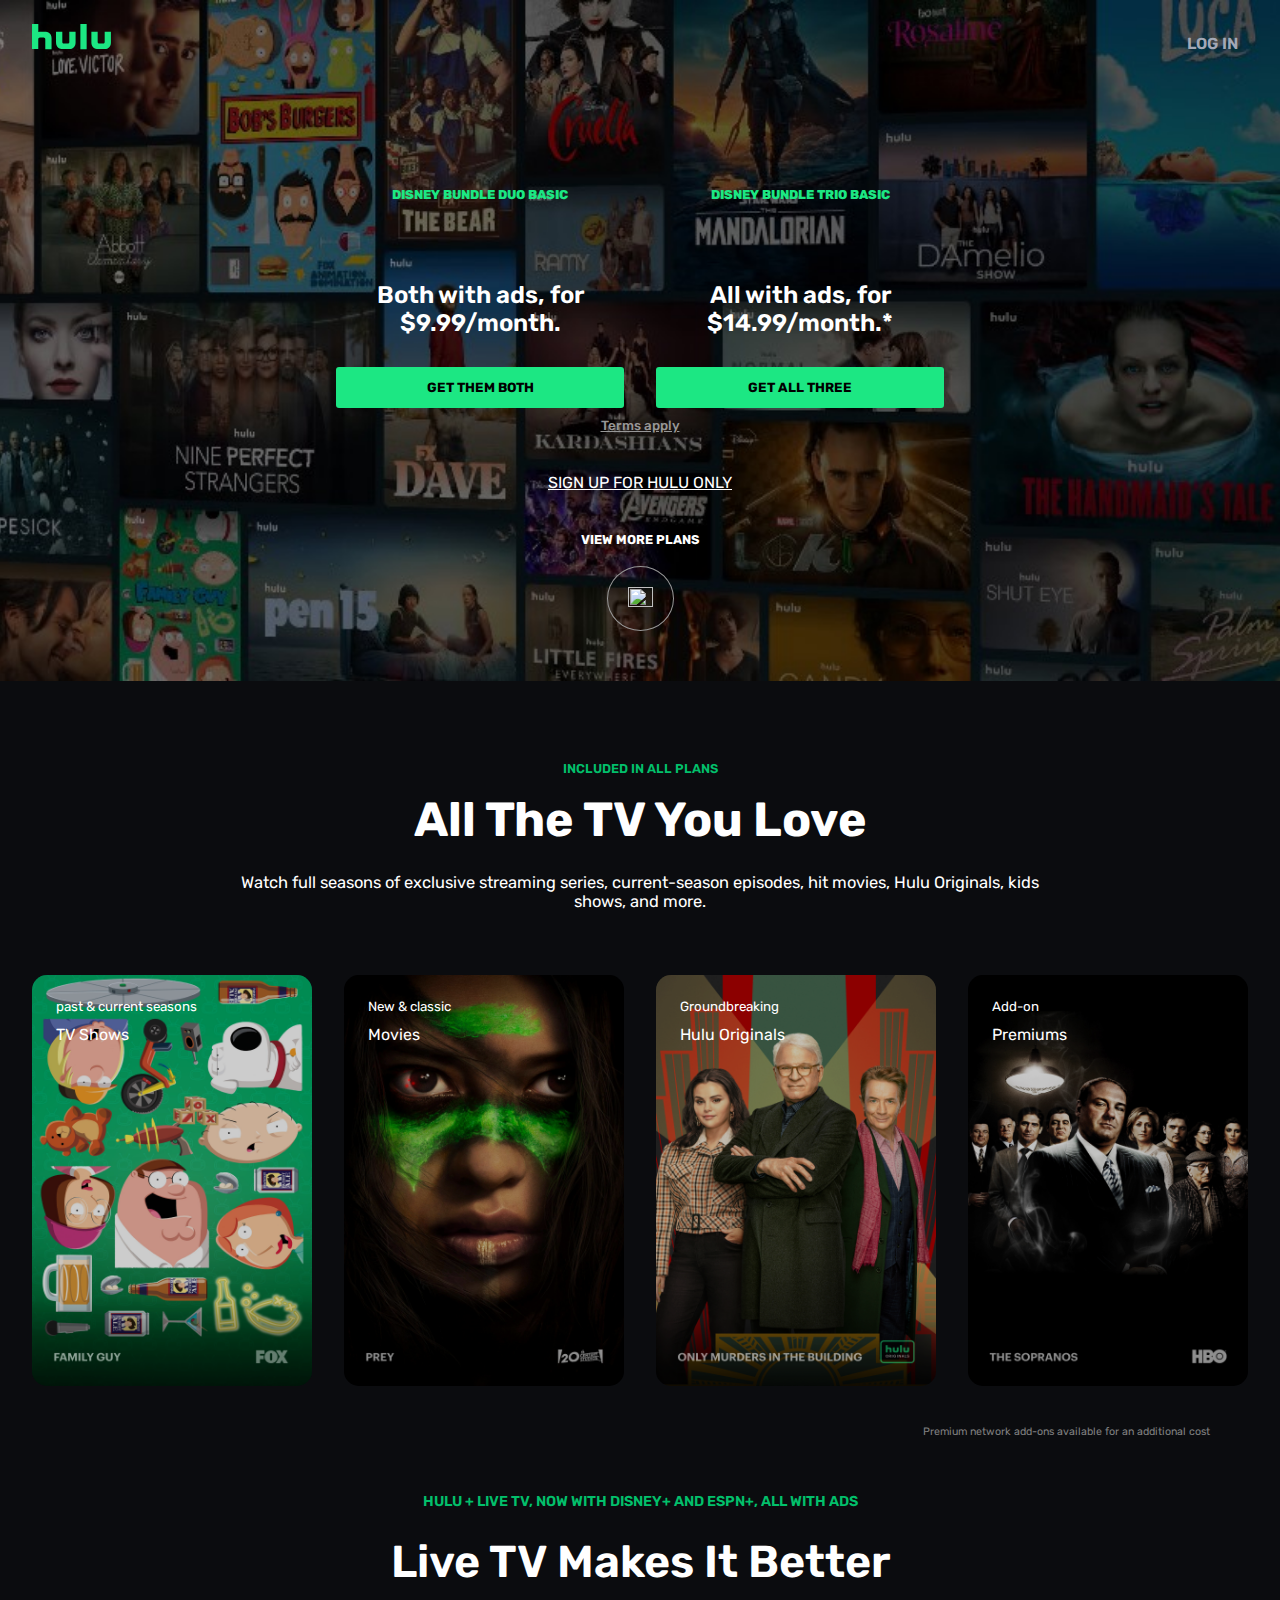
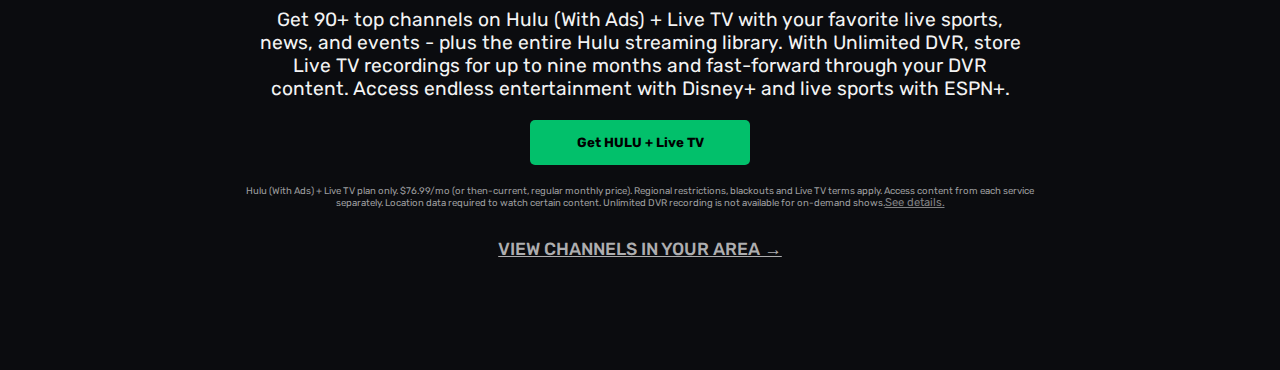
==== index.html @ 84281f38 "fix:hulu" ====
<!DOCTYPE html>
<html lang="en">

<head>
    <meta charset="UTF-8">
    <meta name="viewport" content="width=device-width, initial-scale=1.0">
    <title>Document</title>
    <link rel="stylesheet" href="style.css" />
    <link rel="preconnect" href="https://fonts.googleapis.com">
    <link rel="preconnect" href="https://fonts.gstatic.com" crossorigin>
    <link rel="preconnect" href="https://fonts.googleapis.com">
<link rel="preconnect" href="https://fonts.gstatic.com" crossorigin>
<link href="https://fonts.googleapis.com/css2?family=Rubik:wght@400;500;600;700;800;900&display=swap" rel="stylesheet">
    <script src="https://kit.fontawesome.com/a2ee455db1.js" crossorigin="anonymous"></script>
</head>

<body>
    <section id="Fsec">
        <nav class="nav2">
            <div><img src="images/hulu-logo.svg" alt="" /></div>
            <div>
                <a href="" class="login"><span>LOG IN</span></a>
                <div class="burga1"><a href="" class="burga">
                        <img width="30px" height="20px" src="images/handburger_2.svg" alt="">
                    </a></div>

            </div>
        </nav>
        <div class="container1">
            <div class="middiv">
                <div class="box1">
                    <div class="dis">DISNEY BUNDLE DUO BASIC</div>
                    <div>
                        <img src="https://cnbl-cdn.bamgrid.com/assets/f1607ad0edca860aef966f4295fcb94be1af04de5aefcf855bc080b778448bef/original"
                            alt="" />
                    </div>
                    <div class="both">Both with ads, for $9.99/month.</div>
                    <div class="butt">
                        <button type="button">GET THEM BOTH</button>
                    </div>
                </div>
                <div class="box1 box2">
                    <div class="dis">DISNEY BUNDLE TRIO BASIC</div>
                    <div>
                        <img src="https://www.hulu.com/static/hitch/s3/attachments/ckdz36xqi7zz019ym0b2seyqk-dplus-logo-0-1-2-0.full.png"
                            alt="" />
                    </div>
                    <div class="both">All with ads, for $14.99/month.*</div>
                    <div class="butt">
                        <button type="button">GET ALL THREE</button>
                    </div>
                </div>
            </div>
            <div class="signup">

                <button class="terms_apply">Terms apply</button>
                <div><a href="" title="Sign up for Hulu only">SIGN UP FOR HULU ONLY</a></div>
                <div class="view_more_plan">
                    <div class="view_more"><strong>VIEW MORE PLANS</strong></div> <br>
                    <button><img width="25px" height="20px"
                            src="https://www.hulu.com/static/hitch/static/icons/arrow_down.svg" alt=""></button>

                </div>
            </div>
        </div>
    </section>

    <!-- second section with black background -->
    <section id="Ssec">
        <div class="box4">
            <span>INCLUDED IN ALL PLANS</span>
            <h2>All The TV You Love</h2>
            <p>
                Watch full seasons of exclusive streaming series, current-season
                episodes, hit movies, Hulu Originals,
                kids shows, and more.
            </p>
        </div>
            <div class="card__container">

                <div class="card one">
                    <div class="card__text">
                        <small>past & current seasons</small>
                        <p>TV Shows</p>
                    </div>
                    <img src="images/tvshows1.png" alt="" width="100%" height="100%">
                </div>
                <div class="card two">
                    <div class="card__text">
                        <small>New & classic </small>
                        <p>Movies</p>
                    </div>
                    <img src="images/movies2.png" alt="" width="100%" height="100%">
                </div>
                <div class="card three">
                    <div class="card__text">
                        <small>Groundbreaking </small>
                        <p> Hulu Originals</p>
                    </div>
                    <img src="images/huluoriginal2.png" alt="" width="100%" height="100%">
                </div>
                <div class="card four">
                    <div class="card__text">
                        <small>Add-on </small>
                        <p>Premiums</p>
                    </div>
                    <img src="images/addonpremiums1.png" alt="" width="100%" height="100%">
                </div>
            </div>
            <div class="premium">
                <small>Premium network add-ons available for an additional cost</small>
            </div>
        </div>
        <div class="box7">
            <p class="hulu_liveTV">
                HULU + LIVE TV, NOW WITH DISNEY+ AND ESPN+, ALL WITH ADS
            </p>
            <h2>Live TV Makes It Better</h2>
        <div class="get__channels">
            <p>
                Get 90+ top channels on Hulu (With Ads) + Live TV with your
                favorite live sports, news,
                and events - plus the entire Hulu streaming library. With
                Unlimited DVR, store Live TV 
                recordings for up to nine months and fast-forward through your DVR
                content. Access 
                endless entertainment with Disney+ and live sports with ESPN+.
            </p>
            <button type="button" class="get__hulu">Get HULU + Live TV</button>
        </div>
        <p class="live__tv__only">
            Hulu (With Ads) + Live TV plan only. $76.99/mo (or then-current, regular monthly price). Regional restrictions, blackouts and Live TV terms apply. Access content from each service separately. Location data required to watch certain content. Unlimited DVR recording is not available for on-demand shows.<button type="button" class="see_details">See details.</button>
            </p>
            <button type="button" class="view__channel">VIEW CHANNELS IN YOUR AREA →</button>
        </div>
        
    </section>
</body>

</html>
---- style.css ----
* {
    margin: 0;
    padding: 0;
    box-sizing: border-box;
    font-family: 'Rubik', sans-serif;
}

#Fsec {
    width: 100%;
    background: red;
    border: 2px sold green;
    background-image: url(images/hulubackgroundimg.jpeg);
    background-position: center;
    background-repeat: no-repeat;
    background-size: cover;
}

.nav2 {
    width: 100%;
    background-color: none;
    display: flex;
    justify-content: space-between;
    padding: 1.5rem 2rem;
}

.nav2 div:nth-child(1) img {
    width: 5rem;
}

.nav2 div:nth-child(2) {
    /* border: 2px solid red; */
    display: flex;

}

.nav2 div:nth-child(2) .login {
    display: block;
    padding: 10px 10px;
    color: rgb(163, 169, 183);
    font-weight: 600;
    font-size: 1rem;
    position: relative;
    text-decoration: none;
}

.nav2 .login:hover {
    color: white;
    background-color: rgb(67, 70, 75);
    border-radius: 5px;

}

.nav2 div .burga1 {
    display: none;
}

.container1 {
    /* justify-content: center; */
    display: flex;
    flex-direction: column;
    align-items: center;
    margin-top: 100px;
    /* border: 3px solid red; */
}

.middiv {
    width: 50%;
    /* border: 2px solid teal; */
    display: flex;
    text-align: center;
}

.middiv .box1 {
    text-align: center;
}

.middiv .box1 .dis {
    color: rgb(28, 231, 131);
    font-weight: 800;
    padding-bottom: 30px;
    font-size: 0.8rem;

}

.middiv .box1 img {
    width: 12rem;
}

.middiv .box2 img {
    width: 15rem;
}

.middiv .box1 .both {
    color: white;
    font-size: 1.5rem;
    /* text-align:center; */
    font-weight: 600;
    padding: 30px;
}

.middiv .butt button {
    width: 90%;
    padding: 13px;
    font-weight: 700;
    border: 0;
    border-radius: 3px;
    background: rgb(28, 231, 131);
    cursor: pointer;
    transition: background ease-in 300ms;
}

.middiv .butt button:hover {
    /* background:linear-gradient(rgba(0, 0, 0, 0.5),rgba(0, 0, 0, 0.5)),rgb(28,231,131);  */
    background: rgb(21, 184, 103);


    /* background: red; */
}

.container1 .signup div a {
    display: block;
    font-weight: 400;
    text-align: center;
    color: white;
}

.container1 .signup div a:hover {
    color: rgb(28, 231, 131);
}

.signup {
    /* border: 2px solid teal; */
    text-align: center;
    width: 50%;
    display: flex;
    flex-direction: column;
    gap: 40px;
    margin-top: 10px;
    margin-bottom: 50px;
}

.container1 .signup .terms_apply {
    color: rgb(151, 151, 151);
    cursor: pointer;
    font-weight: 500;
    outline: 0;
    border: 0;
    text-decoration: underline;
    background-color: transparent;
}

.view_more {
    color: rgb(255, 255, 255);
    font-size: 0.8rem;

}

.view_more_plan button {
    border: 1px solid rgb(151, 151, 151);
    cursor: pointer;
    outline: 0;
    text-decoration: underline;
    background-color: transparent;
    padding: 20px;
    border-radius: 50%;
}

#Ssec {
    width: 100%;
    padding-bottom: 50px;
    background-color: rgb(11, 12, 15);
}

.box4 {
    width: 70%;
    margin: 0 auto;
    text-align: center;
    padding-top: 5rem;
    margin-bottom: 4rem;
}

.box4 span {
    font-size: 0.8rem;
    font-weight: 600;
    color: rgb(2, 192, 107);
    display: block;
    padding-bottom: 15px;

}

.box4 h2 {
    color: white;
    font-size: 3rem;
    padding-bottom: 25px;

}

.box4 p {
    color: white;
    text-align: center;
    margin: 0 auto;
    max-width: 85ch;
    font-size: 1.03rem;
}

.box5 {
    display: grid;
    grid-template-columns: repeat(4, 1fr);
    grid-template-rows: 95%;
    justify-content: center;
    gap: 2rem;
    justify-content: center;
    padding-inline: 2rem;
}

/* Movie Card */
.card__container {
    width: 100%;
    display: grid;
    grid-template-columns: repeat(4, 1fr);
    grid-template-rows: 95%;
    justify-content: center;
    padding-inline: 2rem;
    gap: 2rem;
    /* position: relative; */
}

.card {
    overflow: hidden;
    border-radius: 15px;
    position: relative;
    transition: all ease-in-out 300ms;
}

.card::before {
    content: '';
    position: absolute;
    top: 0;
    bottom: 0;
    left: 0;
    right: 0;
    background-color: rgb(0, 0, 0, 0.2);
}

.card:hover::before {
    background-color: rgb(0, 0, 0, 0.6);
}

.card:hover {
    outline: 4px solid gray;
}
.card__text{
    color: white;
    position: absolute;
    top: 1.5rem;
    left: 1.5rem;
    display:flex ;
    flex-direction: column;
    gap: .7rem;

}
.premium {
    color: gray;
    text-align: end;
    padding: 15px 70px 20px 0;
    font-size: 0.8rem;
    /* position: absolute;
    bottom: -1.5rem;
    right: 0; */
}

.box7{
    width: 70%;
    text-align: center;
    color: white;
    margin: 30px auto;
}

.hulu_liveTV {
    font-size: 0.9rem;
    font-weight: 600;
    color: rgb(2, 192, 107);
    padding: 5px;

} 
/* .box8{
    margin-top:20px;
}  */
.box7 h2 {
    color: white;
    font-size: 2.8rem;
    font-weight: 600;
    padding: 20px;

} 
.get__channels{
    color: rgb(243, 243, 243);
    font-size: 1.2rem;
    display: flex;
    font-weight: 400;
    width: 85%;
    margin: 0 auto;
    flex-direction: column;
    text-align: center;
}
.get__hulu{
    margin: 20px auto;
    width: 220px;
    font-weight: 700;
    color: black;
    padding: 15px;
    border: 0;
    border-radius: 5px;
    background-color: rgb(2, 192, 107);
}
.live__tv__only{
    font-size: 0.6rem;
    color: rgb(157,158,159);
    width: 88%;
    margin:0 auto;
}
.see_details {
    font-size: 0.7rem;
    font-weight: 400;
    padding: 0;
    text-decoration: underline;
    border: 0;
    background: 0;
    color: rgb(129, 129, 131);
    cursor: pointer;
} 
.view__channel{
        border: 0;
        background: 0;
        font-size: 1.1rem;
        padding:30px;
        color: rgb(174, 174, 175);
        text-decoration: underline;
        font-weight:500;
        cursor: pointer;
}
/* .box8 h3 p {
    color: rgb(243, 243, 243);
    font-size: 1.1rem;
    letter-spacing:1px;
    font-kerning: auto;
    font-weight: 400;
    line-height:23px;
    font-size: 1rem;
} */

/* .box8 h3 span {
    display: block;
    font-size: 1.2rem;
    color: rgb(2, 192, 107);
    padding: 25px;
    font-weight: 600;

} */

/* .box8 h3 button {
    width: 220px;
    font-weight: 700;
    ;
    color: black;
    border: 0;
    padding: 15px;
    border-radius: 5px;
    background-color: rgb(2, 192, 107);
} */

/* .box9 p {
    color: rgb(129, 129, 131);
    font-size: 0.7rem;
    font-weight: 400;
    padding: 15px;
} */

/* .box9 p>.see_details {
    font-size: 0.7rem;
    font-weight: 400;
    padding: 0;
    border: 0;
    background: 0;
    color: rgb(129, 129, 131);
    cursor: pointer;
} */

/* .box9 button {
    border: 0;
    background: 0;
    padding: 10px;
    color: rgb(174, 174, 175);
    text-decoration: underline;
    font-weight: 800;
    cursor: pointer;
} */

@media screen and (max-width:1020px) {
    .nav2 div:nth-child(2) .login {
        display: none
    }

    .nav2 div .burga1 {
        display: block;
        padding: 5px 5px;
        /* border: 2px solid red; */

    }

    .nav2 div .burga1:hover {
        color: white;
        background-color: rgb(67, 70, 75);
        ;
        border-radius: 5px;
    }

    .middiv .box1 img {
        width: 10rem;
    }

    .middiv .box2 img {
        width: 12rem;
    }

}

@media screen and (max-width: 770px) {
    .middiv {
        width: 100%;
        justify-content: space-evenly;
    }

    .middiv .box1 .both {
        font-size: 1rem;
        /* border: 2px solid maroon; */
        /* text-align:center; */
        font-weight: 400;
        padding: 20px 0;
        white-space: nowrap;
    }
}

@media screen and (max-width:465px) {
    .middiv .box1 img {
        width: 7rem;
    }

    .middiv .box2 img {
        width: 9rem;
    }

    .middiv .box1 .both {
        white-space: wrap;
    }
}

@media screen and (max-width:1200px) {
    .card__container {
        grid-template-columns: repeat(2, 350px);
        grid-template-rows: 48% 48%;
        padding-inline: 10rem;
    }

}

@media screen and (max-width:790px) {
    .card__container {
        grid-template-columns: repeat(2, 1fr);
        padding-inline: 1rem;
    }
}
@media screen and (max-width:1020px) {
    .box4 h2 {
    font-size: 2rem;
    padding-bottom: 15px;
}
.box4 p {
    padding: 0 15px;
    }
    .box7 {
        width:100%;
        margin: 0;
        padding-top:50px;
        
    
    }
}
@media screen and (max-width:767px) {
    .box4 {
        width:100%;
        padding: 10px;
        padding-top: 3rem;
    }
}
/* @media screen and (max-width:1100px) {
.box7 {
        width:50%;
    }
    .box8 h3 p {
        color: rgb(243, 243, 243);
        font-size:1.5rem;
        /* letter-spacing:5px; */
        /* font-kerning: auto; */
        /* font-weight: 400;
        line-height:10px;
        font-size:0.8rem;
    }
}  */
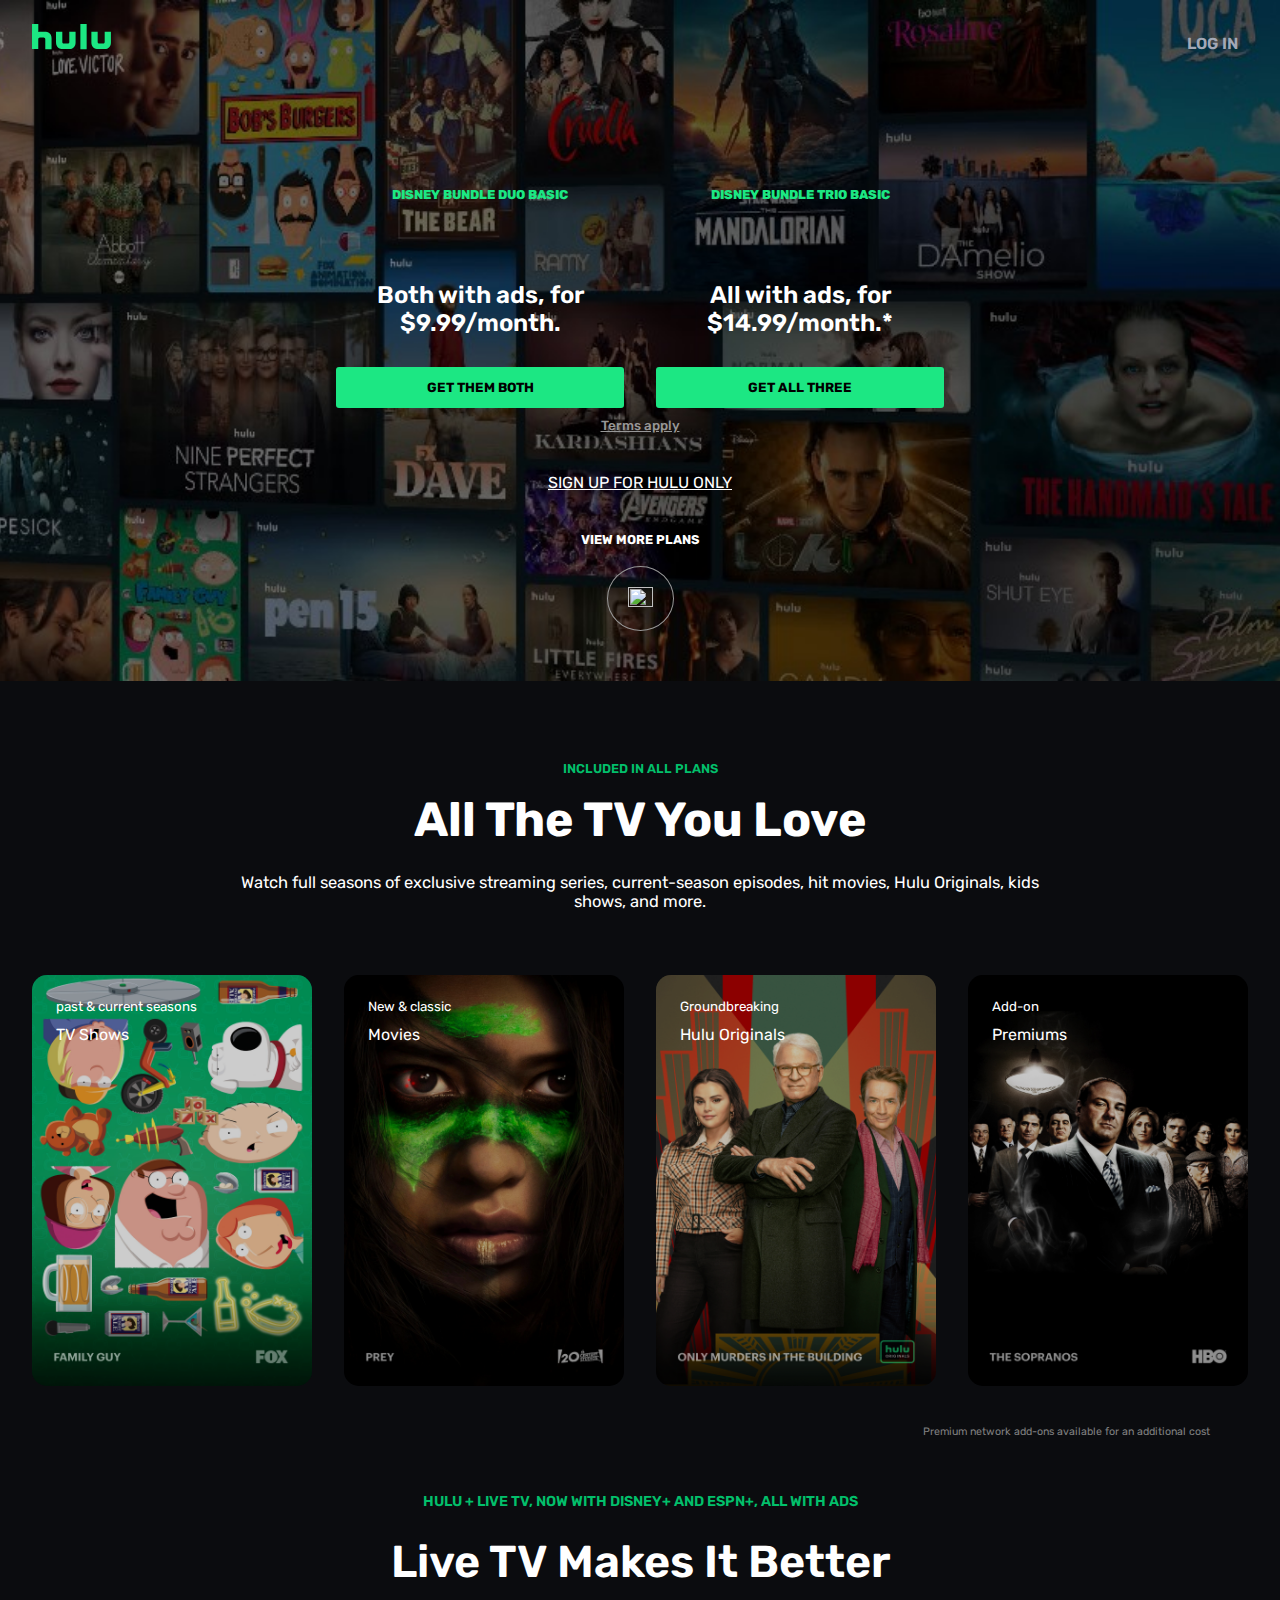
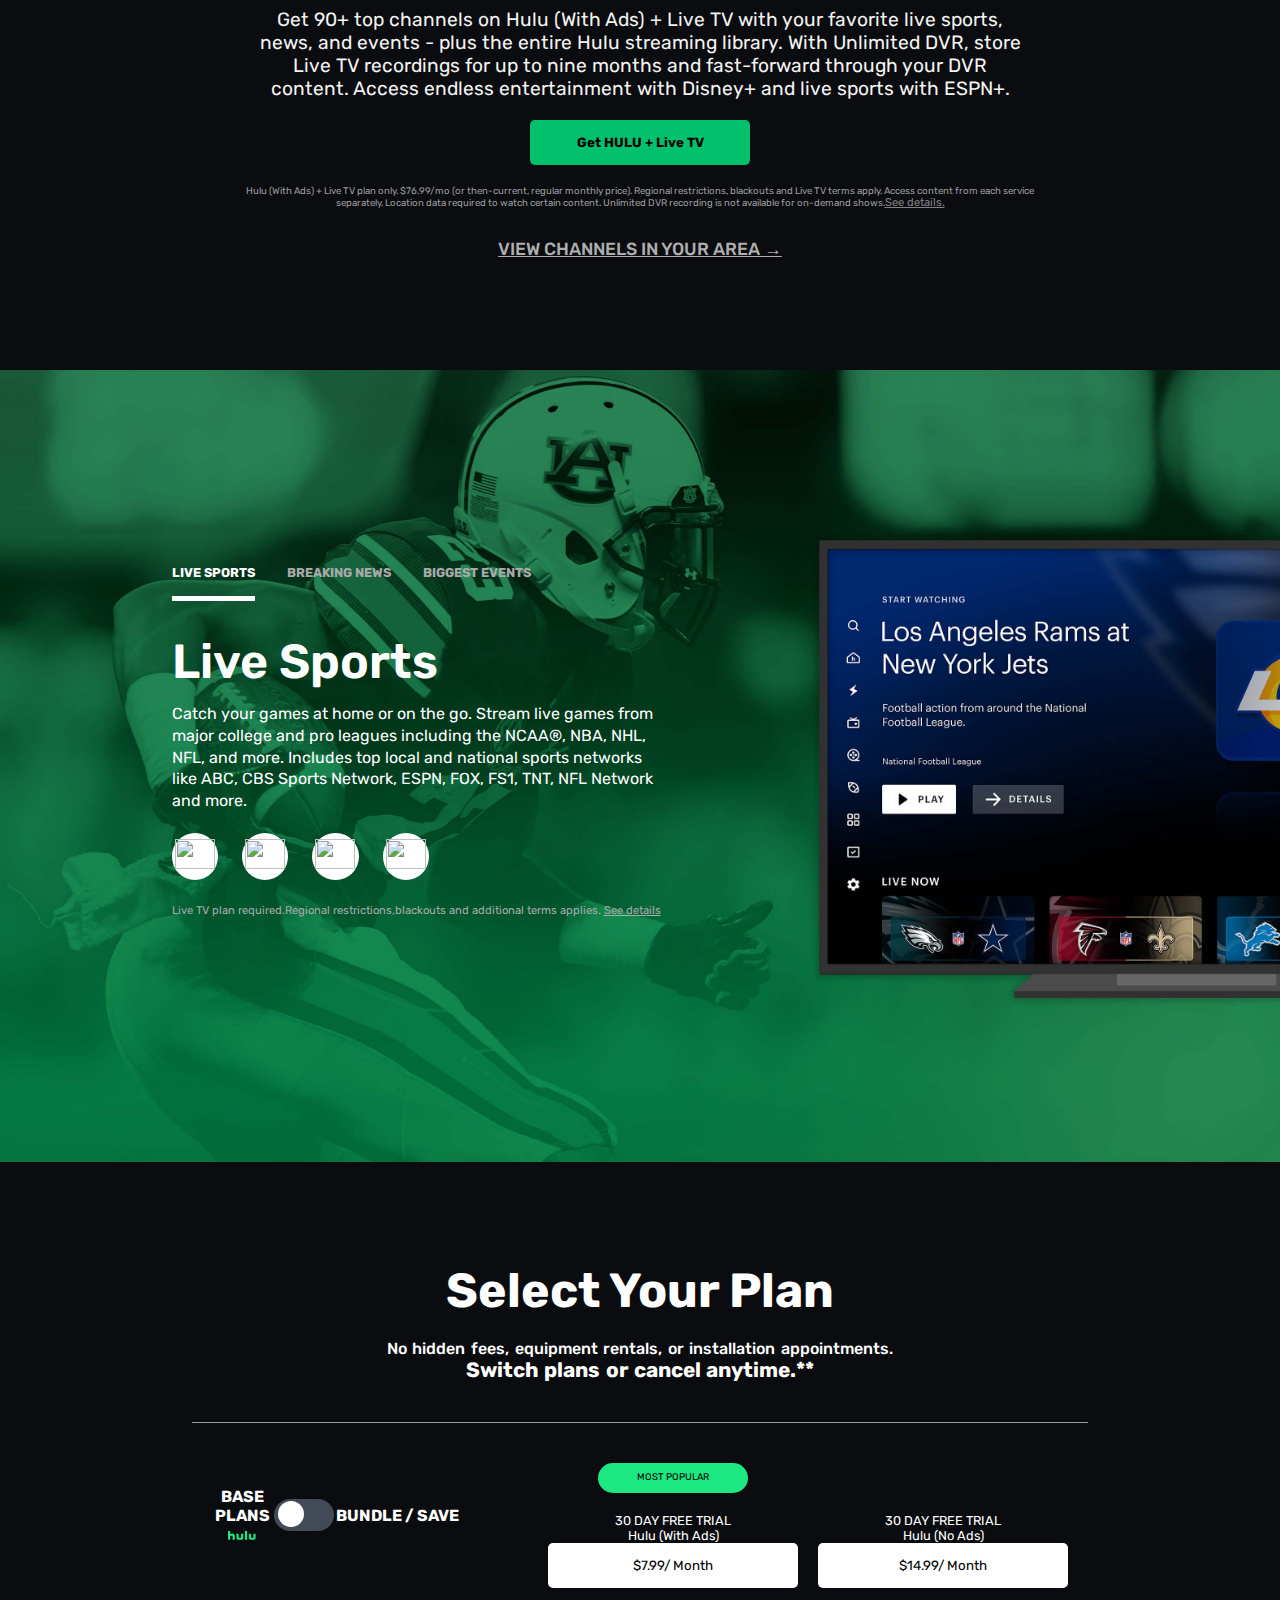
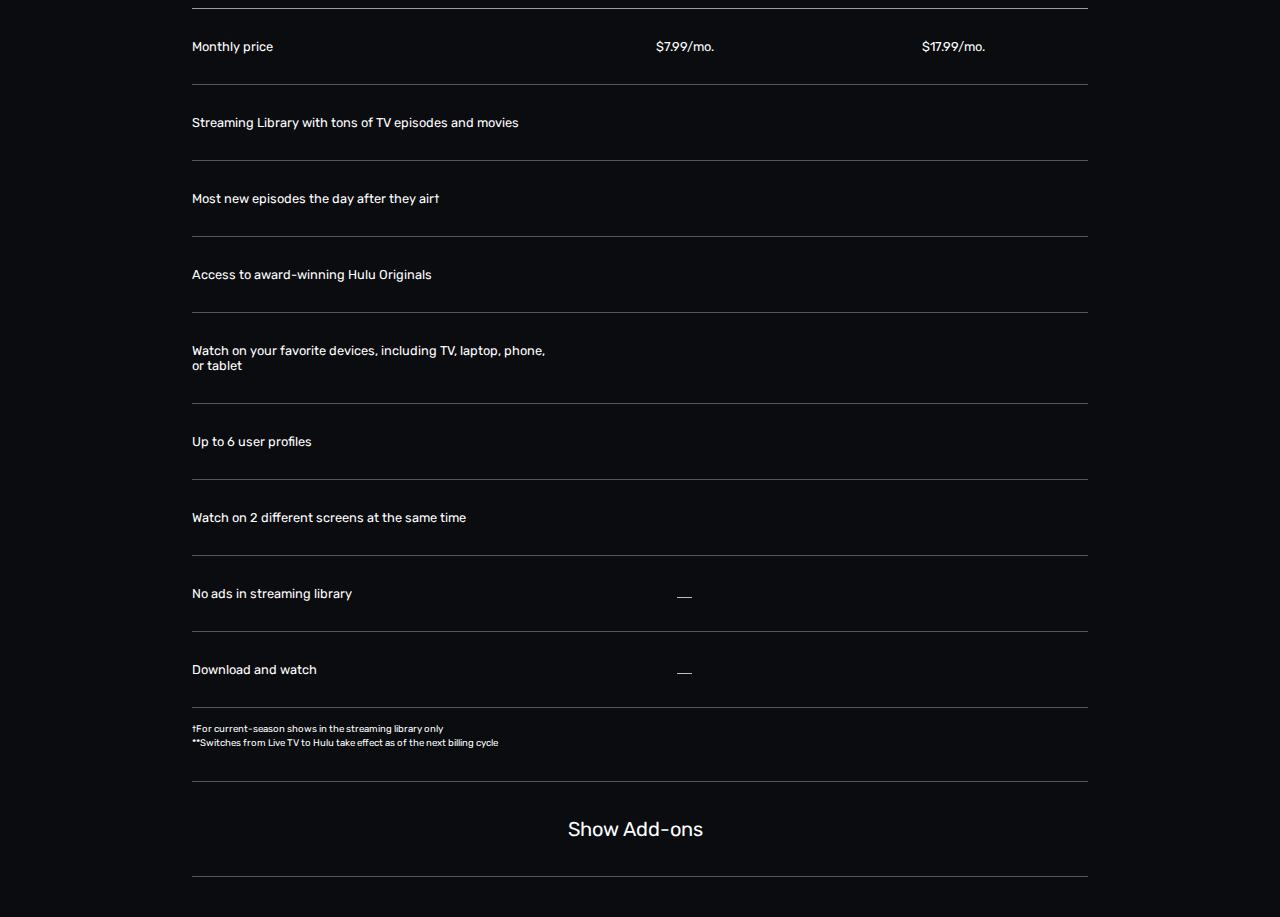
==== commit e4b643ab: "green section now responsive" ====
--- a/index.html
+++ b/index.html
@@ -16,16 +16,18 @@
 
 <body>
     <section id="Fsec">
+        <!-- nav bar section -->
         <nav class="nav2">
             <div><img src="images/hulu-logo.svg" alt="" /></div>
             <div>
                 <a href="" class="login"><span>LOG IN</span></a>
                 <div class="burga1"><a href="" class="burga">
-                        <img width="30px" height="20px" src="images/handburger_2.svg" alt="">
-                    </a></div>
-
+                    <img width="30px" height="20px" src="images/handburger_2.svg" alt="">
+                </a></div>
+                
             </div>
         </nav>
+        <!-- first section -->
         <div class="container1">
             <div class="middiv">
                 <div class="box1">
@@ -132,9 +134,133 @@
             Hulu (With Ads) + Live TV plan only. $76.99/mo (or then-current, regular monthly price). Regional restrictions, blackouts and Live TV terms apply. Access content from each service separately. Location data required to watch certain content. Unlimited DVR recording is not available for on-demand shows.<button type="button" class="see_details">See details.</button>
             </p>
             <button type="button" class="view__channel">VIEW CHANNELS IN YOUR AREA →</button>
-        </div>
+        </div>  
+    </section>
+
+    <!-- section with green color -->   
+   <div class="sport__wrapper">
+      <div class="sport__content">
+        <div class="sport__details">
+            <nav>
+                <ul>
+                    <li class="firstchild"><a href="#">LIVE SPORTS</a></li>
+                    <li><a class="secondchild" href="#">BREAKING NEWS</a></li>
+                    <li><a class="thirdchild" href="#">BIGGEST EVENTS</a></li>
+                </ul>
+             </nav>
+             <h2>Live Sports</h2>
+             <p class="sport__text">Catch your games at home or on the go. Stream live games from major college and pro leagues including the NCAA®, NBA, NHL, NFL, and more. Includes top local and national sports networks like ABC, CBS Sports Network, ESPN, FOX, FS1, TNT, NFL Network and more.</p>
+             <div class="sport__icons">
+                <div class="icon"><img src="https://cnbl-cdn.bamgrid.com/assets/13aa152764ceb4047c7f902524efb09c2a56e75c95991d2eb708b97cb95c25fa/original" alt="" width="40px" height="30px" ></div>
+                <div class="icon"><img src="https://cnbl-cdn.bamgrid.com/assets/22943c5e9e0ee02501daa440ecbc2384e5e5255b6306a4100bb49bde19b1d6ca/original" alt="" width="40px" height="30px" ></div>
+                <div class="icon"><img src="https://cnbl-cdn.bamgrid.com/assets/1011985ada97696d9ac50c3ba59cfa50d0cebb41008519c5bbe0058f9c7fc079/original" alt="" width="40px" height="30px"></div>
+                <div class="icon"><img src="https://cnbl-cdn.bamgrid.com/assets/1caca943330869aaf05bf9db4adfc269ac8879fe9cee6392eba96561522d0452/original" alt="" width="40px" height="30px"></div>
+             </div>
+             <p class="tv__plan" >Live TV plan required.Regional restrictions,blackouts and additional terms applies. <a href="#">See details</a></p>
+        </div>
+      </div>
+   </div>
+
+   <section class="fouthsec">
+    <div class="middiv3">
+        <div class="Select_plan">
+            <h2>Select Your Plan</h2>
+            <div class="switch_plans">
+                No hidden fees, equipment rentals, or installation appointments.
+                <b>Switch plans or cancel anytime.**</b>
+            </div>
+        </div>
+        <div class="box12">
+            <div  class="base_plan">
+                <div>
+                    <span>BASE PLANS</span>
+                    <div><img src="images/hulu-logo.svg" alt=""></div>
+                </div>
+                <div>
+                    <label class="switch">
+                        <input type="checkbox">
+                        <span class="slider round"></span>
+                    </label>
+                </div>
+                <div>
+                    <span>BUNDLE / SAVE</span>
+                    <img src="https://www.hulu.com/static/hitch/static/logos/bundles-dark.svg" alt="">
+                </div>
+            </div>
+
+            <div class="free_trial_with_adds">
+                <div>
+                <div><span>MOST POPULAR</span></div>
+                <div>30 DAY FREE TRIAL</div>
+                <div>Hulu (With Ads)</div>
+                <button class="monthly_sub">$7.99/ Month</button>
+                </div>
+                <div  class="free_trial_no_adds">
+                    <div>30 DAY FREE TRIAL</div>
+                    <div>Hulu (No Ads)</div>
+                    <button  class="monthly_sub">$14.99/ Month</button>
+                </div>
+            </div>
         
-    </section>
+        </div>
+        <div class="middiv4">
+            <div class="box13">Monthly price</div>
+            <div  class="box14">$7.99/mo.</div>
+            <div class="box15">$17.99/mo.</div>
+        </div>
+        <div class="middiv4">
+            <div class="box13">Streaming Library with tons of TV episodes and movies
+            </div>
+            <div class="box14"><img src="https://www.hulu.com/static/hitch/static/icons/Pricing_Checkmark_green-light.svg" alt=""></div>
+            <div class="box15"><img src="https://www.hulu.com/static/hitch/static/icons/Pricing_Checkmark_green-light.svg" alt=""></div>
+        </div>
+        <div class="middiv4">
+            <div class="box13">Most new episodes the day after they air†</div>
+            <div class="box14"><img src="https://www.hulu.com/static/hitch/static/icons/Pricing_Checkmark_green-light.svg" alt=""></div>
+            <div class="box15"><img src="https://www.hulu.com/static/hitch/static/icons/Pricing_Checkmark_green-light.svg" alt=""></div>
+        </div>
+        <div class="middiv4">
+            <div class="box13">Access to award-winning Hulu Originals</div>
+            <div class="box14"><img src="https://www.hulu.com/static/hitch/static/icons/Pricing_Checkmark_green-light.svg" alt=""></div>
+            <div class="box15"><img src="https://www.hulu.com/static/hitch/static/icons/Pricing_Checkmark_green-light.svg" alt=""></div> 
+        </div>
+        <div class="middiv4">
+            <div class="box13">Watch on your favorite devices, including TV, laptop, phone, or tablet</div>
+            <div class="box14"><img src="https://www.hulu.com/static/hitch/static/icons/Pricing_Checkmark_green-light.svg" alt=""></div>
+            <div class="box15"><img src="https://www.hulu.com/static/hitch/static/icons/Pricing_Checkmark_green-light.svg" alt=""></div>
+        </div>
+        <div class="middiv4">
+            <div class="box13">Up to 6 user profiles</div>
+            <div class="box14"><img src="https://www.hulu.com/static/hitch/static/icons/Pricing_Checkmark_green-light.svg" alt=""></div>
+            <div class="box15"><img src="https://www.hulu.com/static/hitch/static/icons/Pricing_Checkmark_green-light.svg" alt=""></div>
+        </div>
+        <div class="middiv4">
+            <div class="box13">Watch on 2 different screens at the same time</div>
+            <div class="box14"><img src="https://www.hulu.com/static/hitch/static/icons/Pricing_Checkmark_green-light.svg" alt=""></div>
+            <div class="box15"><img src="https://www.hulu.com/static/hitch/static/icons/Pricing_Checkmark_green-light.svg" alt=""></div>
+        </div>
+        <div class="middiv4">
+            <div class="box13">No ads in streaming library</div>
+            <div class="box14 line"><span></span></div>
+            <div class="box15"><img src="https://www.hulu.com/static/hitch/static/icons/Pricing_Checkmark_green-light.svg" alt=""></div>
+        </div>
+        <div class="middiv4">
+            <div  class="box13">Download and watch</div>
+            <div  class="box14 line"><span></span></div>
+            <div class="box15"><img src="https://www.hulu.com/static/hitch/static/icons/Pricing_Checkmark_green-light.svg" alt=""></div>
+        </div>
+        <div class="current_sea">
+                <div > †For current-season shows in the streaming library only</div>
+                <div>**Switches from Live TV to Hulu take effect as of the next billing cycle</div>
+        </div>
+        <div class="middiv4">
+            <div class="show_adds">
+                <div>Show Add-ons</div>
+                <div><i class="fa-solid fa-chevron-down"></i></div>
+            </div>
+        </div>
+    </div>
+</section>
 </body>
 
 </html>--- a/style.css
+++ b/style.css
@@ -339,62 +339,405 @@
         font-weight:500;
         cursor: pointer;
 }
-/* .box8 h3 p {
-    color: rgb(243, 243, 243);
-    font-size: 1.1rem;
-    letter-spacing:1px;
-    font-kerning: auto;
-    font-weight: 400;
-    line-height:23px;
+
+/* LIVE SPORT  */
+.sport__wrapper{
+    background-image: url('./images/Robotic-image.jpg');
+    background-size: cover;
+    background-position: center;
+    display: flow-root;
+}
+
+.sport__content{
+  height: 600px;
+  width: 65%;
+  /* border: 2px solid red; */
+  display: flex;
+  margin-top: 12rem;
+  /* align-items: center; */
+}
+
+.sport__details{
+    /* border: 2px solid green; */
+    margin: 0 auto;
+}
+.sport__details :is(.secondchild,.thirdchild){
+    color: darkgray;
+}
+
+.sport__details nav ul{
+    display: flex;
+    gap: 2rem;
+    list-style-type: none;
+    padding-bottom: 1rem;
+    /* border: 2px solid red; */
+}
+
+.sport__details nav ul .firstchild{
+    padding-bottom: 1.3rem;
+    position: relative;
+}
+
+.sport__details nav ul .firstchild::after{
+     content: '';
+     position: absolute;
+     height: 5px;
+     left: 0;
+     right: 0;
+     bottom: 0;
+     top: -50;
+     background-color: white;
+}
+.sport__details nav ul li a {
+    text-decoration: none;
+    color: #fff;
+    font-size: 0.8rem;
+    font-weight: 700;
+}
+.sport__details h2{
+    font-size: 3rem;
+    font-weight: 600;
+    color: #fff;
+    margin-top: 1rem;
+}
+.sport__details .sport__text{
+    color: #fff;
+    max-width: 48.5ch;
     font-size: 1rem;
+    line-height: 21.76px;
+    padding-block: .8rem;
+}
+.sport__icons{
+    display: flex;
+    align-items: center;
+    gap: 1.5rem;
+    margin-block: 0.5rem;
+}
+.sport__icons .icon{
+    background-color: white;
+    padding: .4rem .2rem;
+    border-radius: 50%;
+    
+}
+.sport__details .tv__plan{
+    font-size: .7rem;
+    color: darkgray;
+    padding-top: 1rem;
+}
+.sport__details .tv__plan a{
+    color: darkgray;
+}
+.thirdsec{
+    background-image: url(https://cnbl-cdn.bamgrid.com/assets/3ab6ce86baaf4225b072c58fa9497ec949c0c9e284b3958ecda1429b7f3744f9/original);
+    background-size: cover;
+    background-position: center;
+    background-repeat: no-repeat;
+    padding:200px 0;
+}
+.middiv2{
+    margin: 0 190px;
+}
+.middiv2 .box10{
+    padding:10px;
+    margin: 10px;
+}
+.box10 button {
+background: 0;
+border: 0;
+padding-bottom:18px;
+cursor: pointer;
+}
+.box10 button span{
+    display: block;
+    color: white;
+    font-family: sans-serif;
+    font-weight: 800;
+    font-size: 0.7rem;
+}
+.box10 button:nth-child(2) span{
+    color:rgb(97,114,104);
+    margin:0 10px;
+}
+.box10 button:nth-child(3) span{
+    color:rgb(97,114,104);
+}
+.box10 .nul{
+    background-color: white;
+    padding:2px;
+    width:80px;
+}
+.box11{
+    margin: 10px;
+    color: white; 
+    font-family: sans-serif;
+    font-weight:500;
+}
+.box11 div:nth-child(1) span{
+    font-size:3rem;
+}
+.box11 .parag{
+    font-size:0.99rem;
+    padding:20px 0;
+    color: rgb(216,225,221);
+    line-height:20px;
+    text-align: justify;
+    width:50%;
+}
+.imgin_circle{
+    width: 30%;
+    display: flex;
+    padding-bottom: 20px;
+    flex-direction: row;
+    justify-content: space-between;
+}
+.imgin_circle div img{
+    margin-top:10px;
+    width:3rem;
+    
+}
+.imgin_circle div{
+    justify-items: center;
+    width: 50px;
+    height:50px;
+    background-color: white;
+    border-radius:100%;
+}
+.box11 p{
+    font-size: 0.65rem;
+    padding: 10px;
+    font-weight: 700;
+    color: rgb(128,152,141);
+}
+.box11 p a{
+    color: rgb(128,152,141);
+}
+
+
+.fouthsec{
+    background-color: rgb(11,12,15);
+    padding-bottom:40px;
+}
+.middiv3{
+    text-align: center;
+    color: white;
+    font-family: sans-serif;
+}
+.Select_plan{
+    padding: 100px 100px 40px 100px;
+}
+.middiv3 .Select_plan h2{
+    font-size:3rem;
+    padding-bottom:20px;
+}
+.switch_plans{
+    font-weight:500;
+    word-spacing:0.1em;
+}
+.switch_plans b{
+    display: block;
+    font-size:1.3em;
+    font-weight: bold;
+}
+.box12{
+    border-top:1px solid rgb(155,157,159);
+    border-bottom:1px solid rgb(155,157,159);
+    gap:20px;
+    display: flex;
+    flex-direction:row;
+    justify-content: center;
+    width: 70%;
+    padding:20px;
+    margin: auto;
+    background-color: rgb(11,12,15);
+    position: sticky;
+    top: 0;
+}
+.base_plan{
+    display: flex;
+    flex-direction: row;
+    justify-content: center;
+    gap:2px;
+    align-items: center;
+    font-family: sans-serif;
+    font-weight: 700;
+}
+.base_plan div:nth-child(1){
+    /* border: 2px solid white; */
+    
+}
+
+.base_plan div:nth-child(2){
+    /* border: 2px solid white; */
+    
+}
+.switch {
+    position: relative;
+    display: inline-block;
+    width: 60px;
+    height: 32px;
+}
+
+.switch input { 
+    opacity: 0;
+    width: 0;
+    height: 0;
+}
+
+.slider {
+    position: absolute;
+    cursor: pointer;
+    top: 0;
+    left: 0;
+    right: 0;
+    bottom: 0;
+    background-color:rgb(66,73,87);
+    -webkit-transition:0.4s;
+    transition: 0.4s;
+}
+
+.slider:before {
+    position: absolute;
+    content:"";
+    height: 26px;
+    width: 26px;
+    left: 4px;
+    bottom: 4px;
+    background-color:white;
+    -webkit-transition:0.4s;
+    transition: .4s;
+}
+input:checked + .slider {
+    background-color: #2196F3;
+}
+
+input:focus + .slider {
+    box-shadow: 0 0 1px #2196F3;
+}
+
+:checked + .slider:before {
+    -webkit-transform: translateX(26px);
+    -ms-transform: translateX(26px);
+    transform: translateX(26px);
+}
+.slider.round {
+    border-radius: 34px;
+}
+
+.slider.round:before {
+    border-radius: 50%;
+}
+
+
+.base_plan div:nth-child(3){
+    /* border: 2px solid white; */
+    /* display: flex; */
+    text-align: justify;
+    /* width: 2rem; */
+    
+}
+.base_plan div:nth-child(3) img{
+    width:12rem;
+    display: block;
+    
+}
+.free_trial_with_adds{
+    /* border: 2px solid purple; */
+    color: white;
+    display: flex;
+    gap: 20px;
+    text-align:center;
+    font-size:0.8rem;
+    font-family: sans-serif;
+    align-items: end;
+
+}
+.free_trial_with_adds div:nth-child(1) span{
+    padding:8px;
+    margin:20px;
+    color: black;
+    font-size: 0.6rem;
+    display: inline-block;
+    width: 150px;
+    height:30px;
+    background-color:rgb(28,231,131);
+    border:0;
+    border-radius:50px;
+}
+.monthly_sub{
+    background: 0;
+    width: 250px;
+    padding:15px;
+    border: 0;
+    background-color:white;
+    border-radius: 5px;  
+}
+.monthly_sub:hover{
+background-color:rgb(197,197,197) ;
+}
+/* .middiv4{
+    display: flex;
+    justify-content: space-between;
+    width: 70%;
+    padding:30px;
+    margin: auto;
+    border-bottom:1px solid rgb(87,87,89);
 } */
-
-/* .box8 h3 span {
-    display: block;
-    font-size: 1.2rem;
-    color: rgb(2, 192, 107);
-    padding: 25px;
-    font-weight: 600;
-
-} */
-
-/* .box8 h3 button {
-    width: 220px;
-    font-weight: 700;
-    ;
-    color: black;
-    border: 0;
-    padding: 15px;
-    border-radius: 5px;
-    background-color: rgb(2, 192, 107);
-} */
-
-/* .box9 p {
-    color: rgb(129, 129, 131);
-    font-size: 0.7rem;
-    font-weight: 400;
-    padding: 15px;
-} */
-
-/* .box9 p>.see_details {
-    font-size: 0.7rem;
-    font-weight: 400;
-    padding: 0;
-    border: 0;
-    background: 0;
-    color: rgb(129, 129, 131);
+.middiv4{
+    display:flex;
+    justify-content: space-between;
+    width: 70%;
+    padding:30px 0;
+    margin: auto;
+    border-bottom:1px solid rgb(87,87,89);
+    font-size:0.8rem;
+    font-family: sans-serif;
+}
+
+.box13{
+    width: 40%;
+    text-align: left;
+}
+.box14{
+    width:30%;
+    text-align:center;
+}
+.middiv4 .line  span{
+display: inline-block;
+width:15px;
+padding:0.5px;
+background-color:rgb(184,190,204);
+}
+.box15{
+    width:30%;
+    text-align: center;
+}
+.current_sea{
+    font-size: 0.6rem;
+    font-family: sans-serif;
+    width: 70%;
+    padding: 15px 30px 30px 0 ;
+    margin: auto;
+    text-align: start;
+    border-bottom:1px solid rgb(87,87,89);
+}
+.current_sea div:nth-child(2){
+    padding: 3px 0;
+}
+.show_adds{
+    /* border: 2px solid teal; */
+    text-align: center;
+    display: flex;
+    margin: auto;
     cursor: pointer;
-} */
-
-/* .box9 button {
-    border: 0;
-    background: 0;
-    padding: 10px;
-    color: rgb(174, 174, 175);
-    text-decoration: underline;
-    font-weight: 800;
-    cursor: pointer;
-} */
+}
+.show_adds div:nth-child(1){
+    padding: 5px;
+    font-size: 20px;
+}
+.show_adds .fa-chevron-down{
+    padding: 5px;
+    font-size: 20px;
+}
 
 @media screen and (max-width:1020px) {
     .nav2 div:nth-child(2) .login {
@@ -422,10 +765,30 @@
     .middiv .box2 img {
         width: 12rem;
     }
+    .sport__wrapper{
+        background-image: url('./images/robotic-img-2.jpg');
+    }
+    .sport__content{
+     height: 800px;
+     margin-top: 2rem;
+     width: 100%;
+    }
+
+    .sport__details h2{
+        font-size: 2rem;
+        text-align: center;
+    }
 
 }
 
 @media screen and (max-width: 770px) {
+    .sport__details nav ul {
+      width: 80%;
+      margin: 0 auto;
+    }
+    .sport__details nav ul li a {
+        font-size: 0.6rem;
+    }
     .middiv {
         width: 100%;
         justify-content: space-evenly;
@@ -433,11 +796,21 @@
 
     .middiv .box1 .both {
         font-size: 1rem;
-        /* border: 2px solid maroon; */
-        /* text-align:center; */
         font-weight: 400;
         padding: 20px 0;
         white-space: nowrap;
+    }
+}
+@media screen and (max-width:411px){
+    .sport__details nav ul{
+        width: 100%;
+        margin: 0;
+        justify-content: center;
+    }
+    .sport__details .sport__text{
+        font-size: 0.9rem;
+        text-align: center;
+        padding-inline: 0.5rem;
     }
 }
 
@@ -468,6 +841,9 @@
     .card__container {
         grid-template-columns: repeat(2, 1fr);
         padding-inline: 1rem;
+    }
+    .sport__icons{
+        justify-content: center;
     }
 }
 @media screen and (max-width:1020px) {
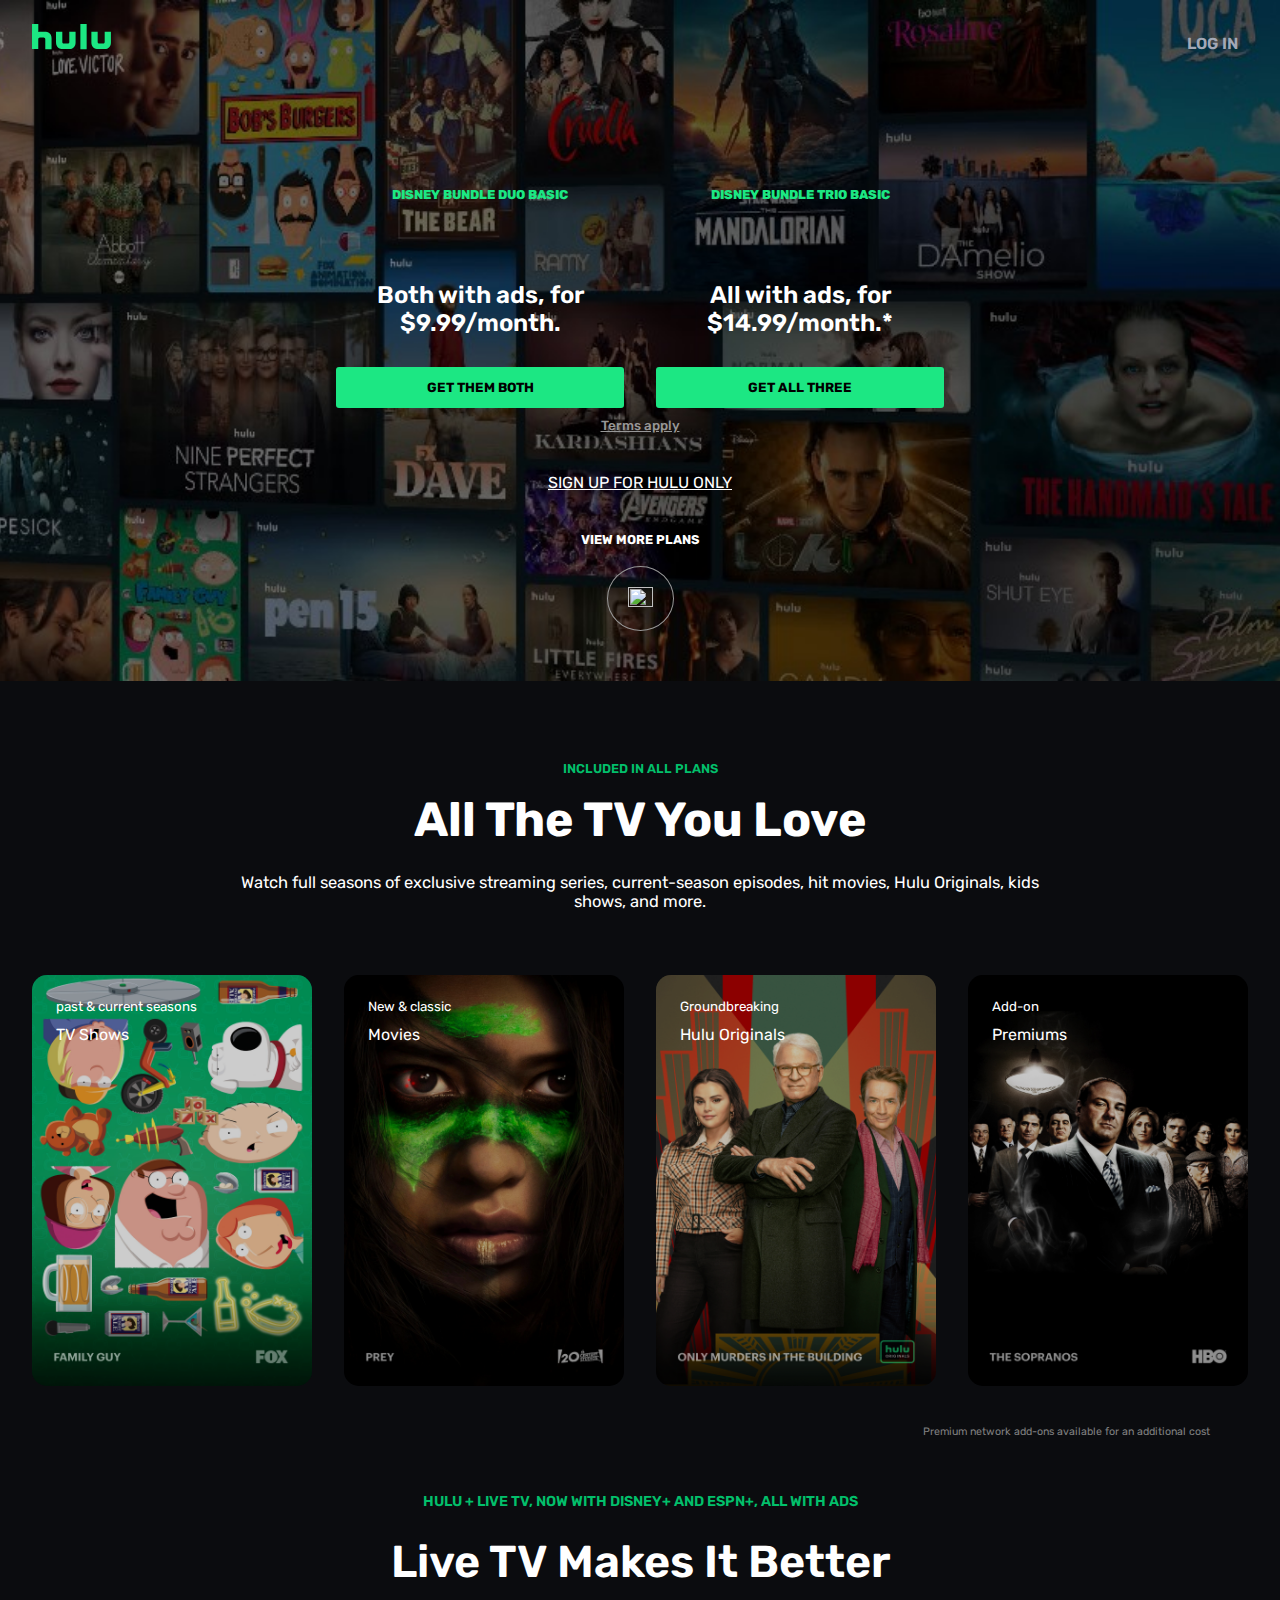
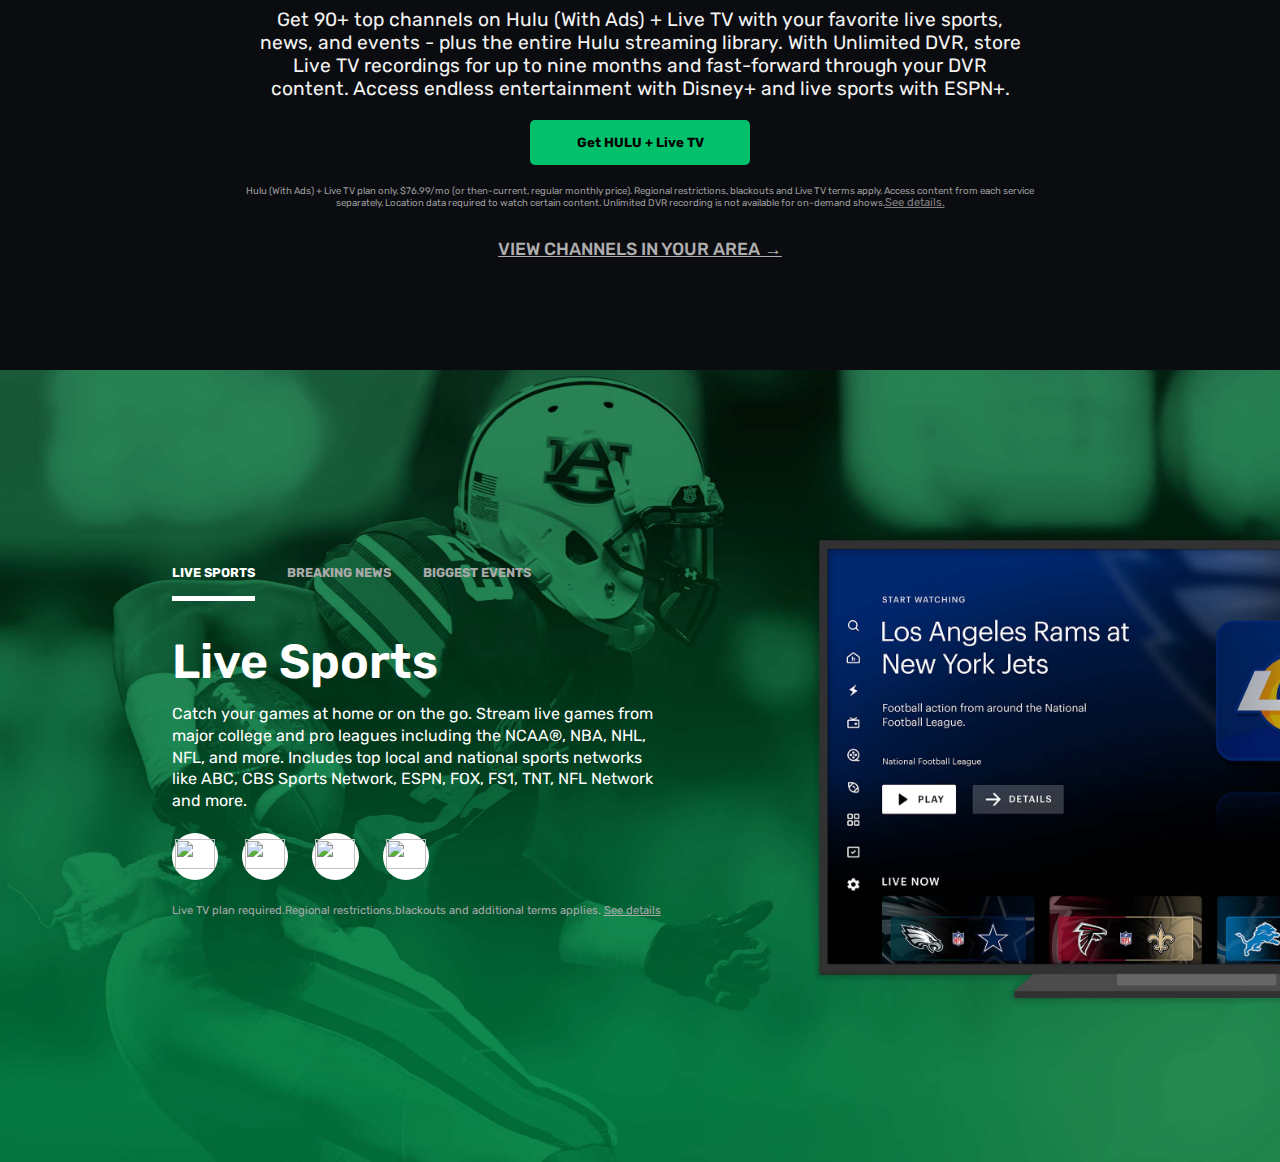
==== commit 9f82dc10: "green section now responsive" ====
--- a/index.html
+++ b/index.html
@@ -9,8 +9,9 @@
     <link rel="preconnect" href="https://fonts.googleapis.com">
     <link rel="preconnect" href="https://fonts.gstatic.com" crossorigin>
     <link rel="preconnect" href="https://fonts.googleapis.com">
-<link rel="preconnect" href="https://fonts.gstatic.com" crossorigin>
-<link href="https://fonts.googleapis.com/css2?family=Rubik:wght@400;500;600;700;800;900&display=swap" rel="stylesheet">
+    <link rel="preconnect" href="https://fonts.gstatic.com" crossorigin>
+    <link href="https://fonts.googleapis.com/css2?family=Rubik:wght@400;500;600;700;800;900&display=swap"
+        rel="stylesheet">
     <script src="https://kit.fontawesome.com/a2ee455db1.js" crossorigin="anonymous"></script>
 </head>
 
@@ -22,9 +23,9 @@
             <div>
                 <a href="" class="login"><span>LOG IN</span></a>
                 <div class="burga1"><a href="" class="burga">
-                    <img width="30px" height="20px" src="images/handburger_2.svg" alt="">
-                </a></div>
-                
+                        <img width="30px" height="20px" src="images/handburger_2.svg" alt="">
+                    </a></div>
+
             </div>
         </nav>
         <!-- first section -->
@@ -78,90 +79,104 @@
                 kids shows, and more.
             </p>
         </div>
-            <div class="card__container">
-
-                <div class="card one">
-                    <div class="card__text">
-                        <small>past & current seasons</small>
-                        <p>TV Shows</p>
-                    </div>
-                    <img src="images/tvshows1.png" alt="" width="100%" height="100%">
-                </div>
-                <div class="card two">
-                    <div class="card__text">
-                        <small>New & classic </small>
-                        <p>Movies</p>
-                    </div>
-                    <img src="images/movies2.png" alt="" width="100%" height="100%">
-                </div>
-                <div class="card three">
-                    <div class="card__text">
-                        <small>Groundbreaking </small>
-                        <p> Hulu Originals</p>
-                    </div>
-                    <img src="images/huluoriginal2.png" alt="" width="100%" height="100%">
-                </div>
-                <div class="card four">
-                    <div class="card__text">
-                        <small>Add-on </small>
-                        <p>Premiums</p>
-                    </div>
-                    <img src="images/addonpremiums1.png" alt="" width="100%" height="100%">
-                </div>
-            </div>
-            <div class="premium">
-                <small>Premium network add-ons available for an additional cost</small>
-            </div>
+        <div class="card__container">
+
+            <div class="card one">
+                <div class="card__text">
+                    <small>past & current seasons</small>
+                    <p>TV Shows</p>
+                </div>
+                <img src="images/tvshows1.png" alt="" width="100%" height="100%">
+            </div>
+            <div class="card two">
+                <div class="card__text">
+                    <small>New & classic </small>
+                    <p>Movies</p>
+                </div>
+                <img src="images/movies2.png" alt="" width="100%" height="100%">
+            </div>
+            <div class="card three">
+                <div class="card__text">
+                    <small>Groundbreaking </small>
+                    <p> Hulu Originals</p>
+                </div>
+                <img src="images/huluoriginal2.png" alt="" width="100%" height="100%">
+            </div>
+            <div class="card four">
+                <div class="card__text">
+                    <small>Add-on </small>
+                    <p>Premiums</p>
+                </div>
+                <img src="images/addonpremiums1.png" alt="" width="100%" height="100%">
+            </div>
+        </div>
+        <div class="premium">
+            <small>Premium network add-ons available for an additional cost</small>
+        </div>
         </div>
         <div class="box7">
             <p class="hulu_liveTV">
                 HULU + LIVE TV, NOW WITH DISNEY+ AND ESPN+, ALL WITH ADS
             </p>
             <h2>Live TV Makes It Better</h2>
-        <div class="get__channels">
-            <p>
-                Get 90+ top channels on Hulu (With Ads) + Live TV with your
-                favorite live sports, news,
-                and events - plus the entire Hulu streaming library. With
-                Unlimited DVR, store Live TV 
-                recordings for up to nine months and fast-forward through your DVR
-                content. Access 
-                endless entertainment with Disney+ and live sports with ESPN+.
-            </p>
-            <button type="button" class="get__hulu">Get HULU + Live TV</button>
-        </div>
-        <p class="live__tv__only">
-            Hulu (With Ads) + Live TV plan only. $76.99/mo (or then-current, regular monthly price). Regional restrictions, blackouts and Live TV terms apply. Access content from each service separately. Location data required to watch certain content. Unlimited DVR recording is not available for on-demand shows.<button type="button" class="see_details">See details.</button>
+            <div class="get__channels">
+                <p>
+                    Get 90+ top channels on Hulu (With Ads) + Live TV with your
+                    favorite live sports, news,
+                    and events - plus the entire Hulu streaming library. With
+                    Unlimited DVR, store Live TV
+                    recordings for up to nine months and fast-forward through your DVR
+                    content. Access
+                    endless entertainment with Disney+ and live sports with ESPN+.
+                </p>
+                <button type="button" class="get__hulu">Get HULU + Live TV</button>
+            </div>
+            <p class="live__tv__only">
+                Hulu (With Ads) + Live TV plan only. $76.99/mo (or then-current, regular monthly price). Regional
+                restrictions, blackouts and Live TV terms apply. Access content from each service separately. Location
+                data required to watch certain content. Unlimited DVR recording is not available for on-demand
+                shows.<button type="button" class="see_details">See details.</button>
             </p>
             <button type="button" class="view__channel">VIEW CHANNELS IN YOUR AREA →</button>
-        </div>  
+        </div>
     </section>
 
-    <!-- section with green color -->   
-   <div class="sport__wrapper">
-      <div class="sport__content">
-        <div class="sport__details">
-            <nav>
-                <ul>
-                    <li class="firstchild"><a href="#">LIVE SPORTS</a></li>
-                    <li><a class="secondchild" href="#">BREAKING NEWS</a></li>
-                    <li><a class="thirdchild" href="#">BIGGEST EVENTS</a></li>
-                </ul>
-             </nav>
-             <h2>Live Sports</h2>
-             <p class="sport__text">Catch your games at home or on the go. Stream live games from major college and pro leagues including the NCAA®, NBA, NHL, NFL, and more. Includes top local and national sports networks like ABC, CBS Sports Network, ESPN, FOX, FS1, TNT, NFL Network and more.</p>
-             <div class="sport__icons">
-                <div class="icon"><img src="https://cnbl-cdn.bamgrid.com/assets/13aa152764ceb4047c7f902524efb09c2a56e75c95991d2eb708b97cb95c25fa/original" alt="" width="40px" height="30px" ></div>
-                <div class="icon"><img src="https://cnbl-cdn.bamgrid.com/assets/22943c5e9e0ee02501daa440ecbc2384e5e5255b6306a4100bb49bde19b1d6ca/original" alt="" width="40px" height="30px" ></div>
-                <div class="icon"><img src="https://cnbl-cdn.bamgrid.com/assets/1011985ada97696d9ac50c3ba59cfa50d0cebb41008519c5bbe0058f9c7fc079/original" alt="" width="40px" height="30px"></div>
-                <div class="icon"><img src="https://cnbl-cdn.bamgrid.com/assets/1caca943330869aaf05bf9db4adfc269ac8879fe9cee6392eba96561522d0452/original" alt="" width="40px" height="30px"></div>
-             </div>
-             <p class="tv__plan" >Live TV plan required.Regional restrictions,blackouts and additional terms applies. <a href="#">See details</a></p>
-        </div>
-      </div>
-   </div>
-
-   <section class="fouthsec">
+    <!-- section with green color -->
+    <div class="sport__wrapper">
+        <div class="sport__content">
+            <div class="sport__details">
+                <nav>
+                    <ul>
+                        <li class="firstchild"><a href="#">LIVE SPORTS</a></li>
+                        <li><a class="secondchild" href="#">BREAKING NEWS</a></li>
+                        <li><a class="thirdchild" href="#">BIGGEST EVENTS</a></li>
+                    </ul>
+                </nav>
+                <h2>Live Sports</h2>
+                <p class="sport__text">Catch your games at home or on the go. Stream live games from major college and
+                    pro leagues including the NCAA®, NBA, NHL, NFL, and more. Includes top local and national sports
+                    networks like ABC, CBS Sports Network, ESPN, FOX, FS1, TNT, NFL Network and more.</p>
+                <div class="sport__icons">
+                    <div class="icon"><img
+                            src="https://cnbl-cdn.bamgrid.com/assets/13aa152764ceb4047c7f902524efb09c2a56e75c95991d2eb708b97cb95c25fa/original"
+                            alt="" width="40px" height="30px"></div>
+                    <div class="icon"><img
+                            src="https://cnbl-cdn.bamgrid.com/assets/22943c5e9e0ee02501daa440ecbc2384e5e5255b6306a4100bb49bde19b1d6ca/original"
+                            alt="" width="40px" height="30px"></div>
+                    <div class="icon"><img
+                            src="https://cnbl-cdn.bamgrid.com/assets/1011985ada97696d9ac50c3ba59cfa50d0cebb41008519c5bbe0058f9c7fc079/original"
+                            alt="" width="40px" height="30px"></div>
+                    <div class="icon"><img
+                            src="https://cnbl-cdn.bamgrid.com/assets/1caca943330869aaf05bf9db4adfc269ac8879fe9cee6392eba96561522d0452/original"
+                            alt="" width="40px" height="30px"></div>
+                </div>
+                <p class="tv__plan">Live TV plan required.Regional restrictions,blackouts and additional terms applies.
+                    <a href="#">See details</a></p>
+            </div>
+        </div>
+    </div>
+
+    <!-- <section class="fouthsec">
     <div class="middiv3">
         <div class="Select_plan">
             <h2>Select Your Plan</h2>
@@ -260,7 +275,7 @@
             </div>
         </div>
     </div>
-</section>
+</section> -->
 </body>
 
 </html>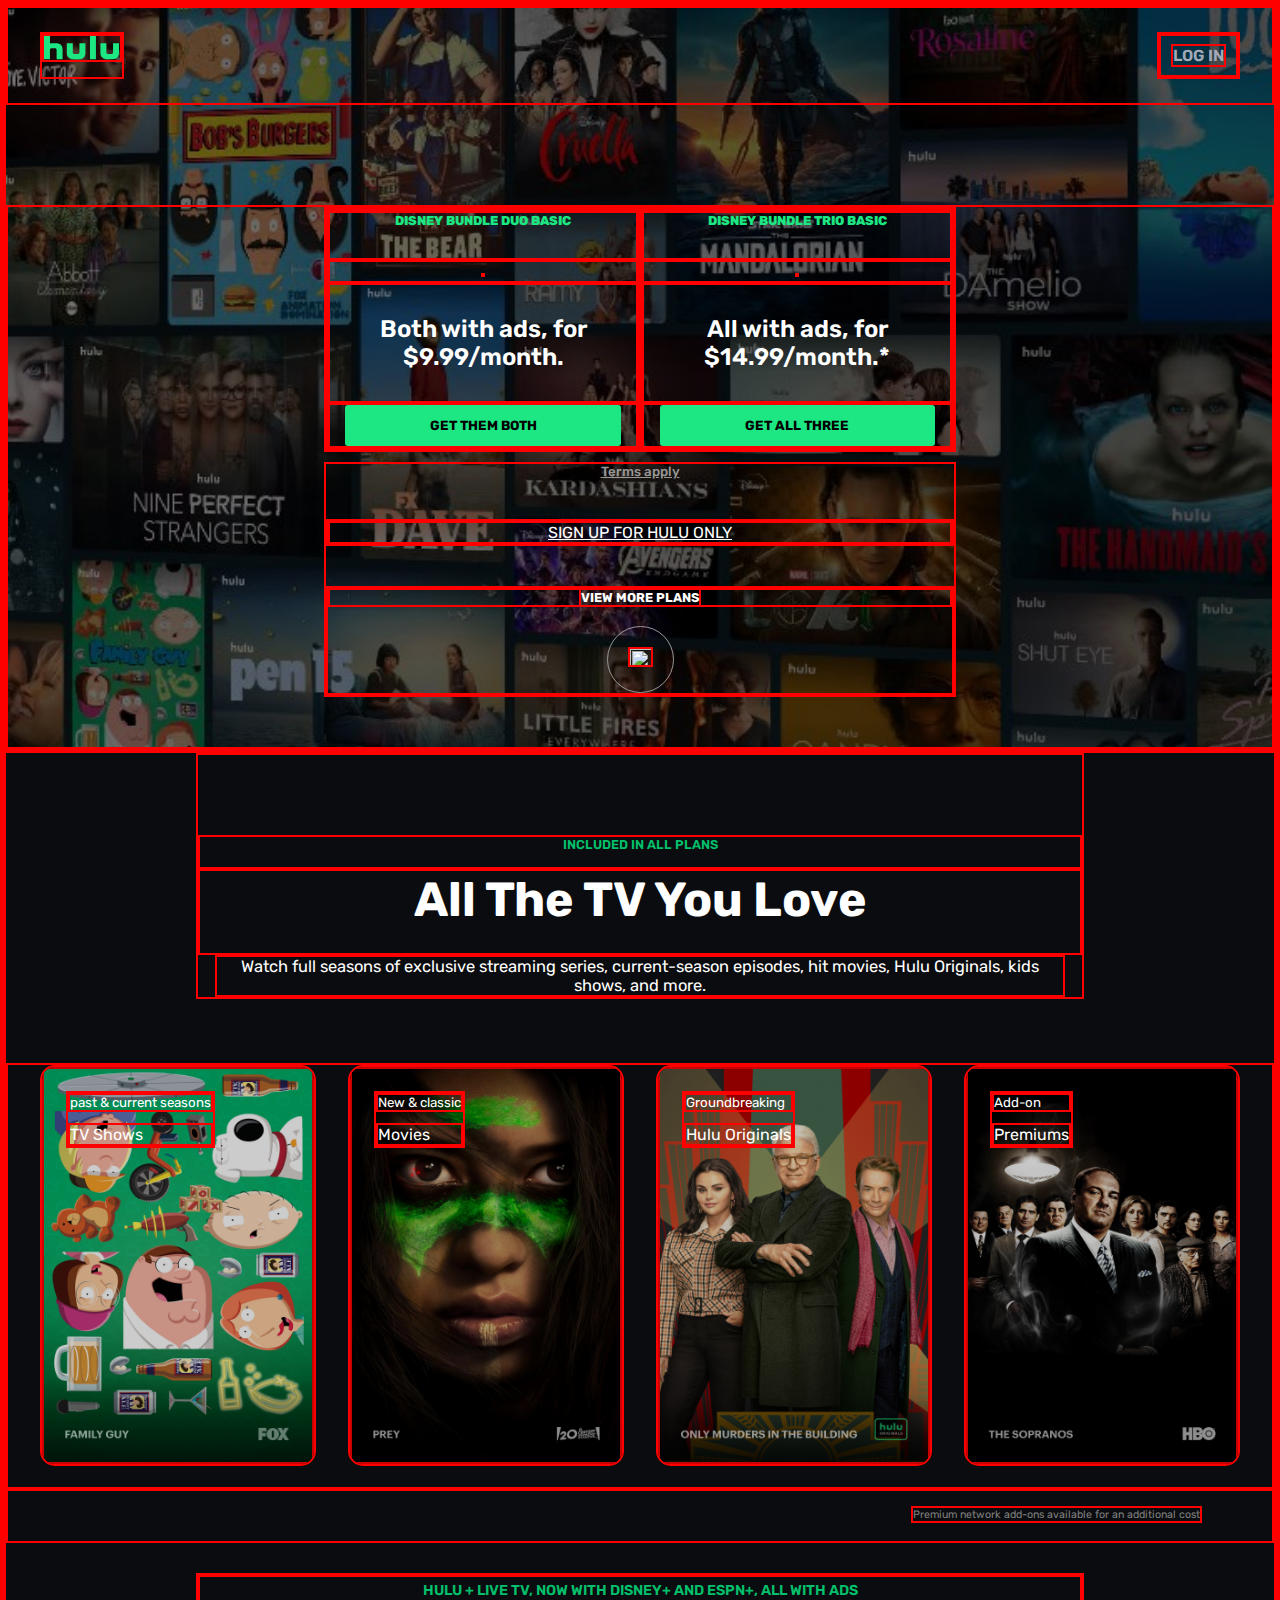
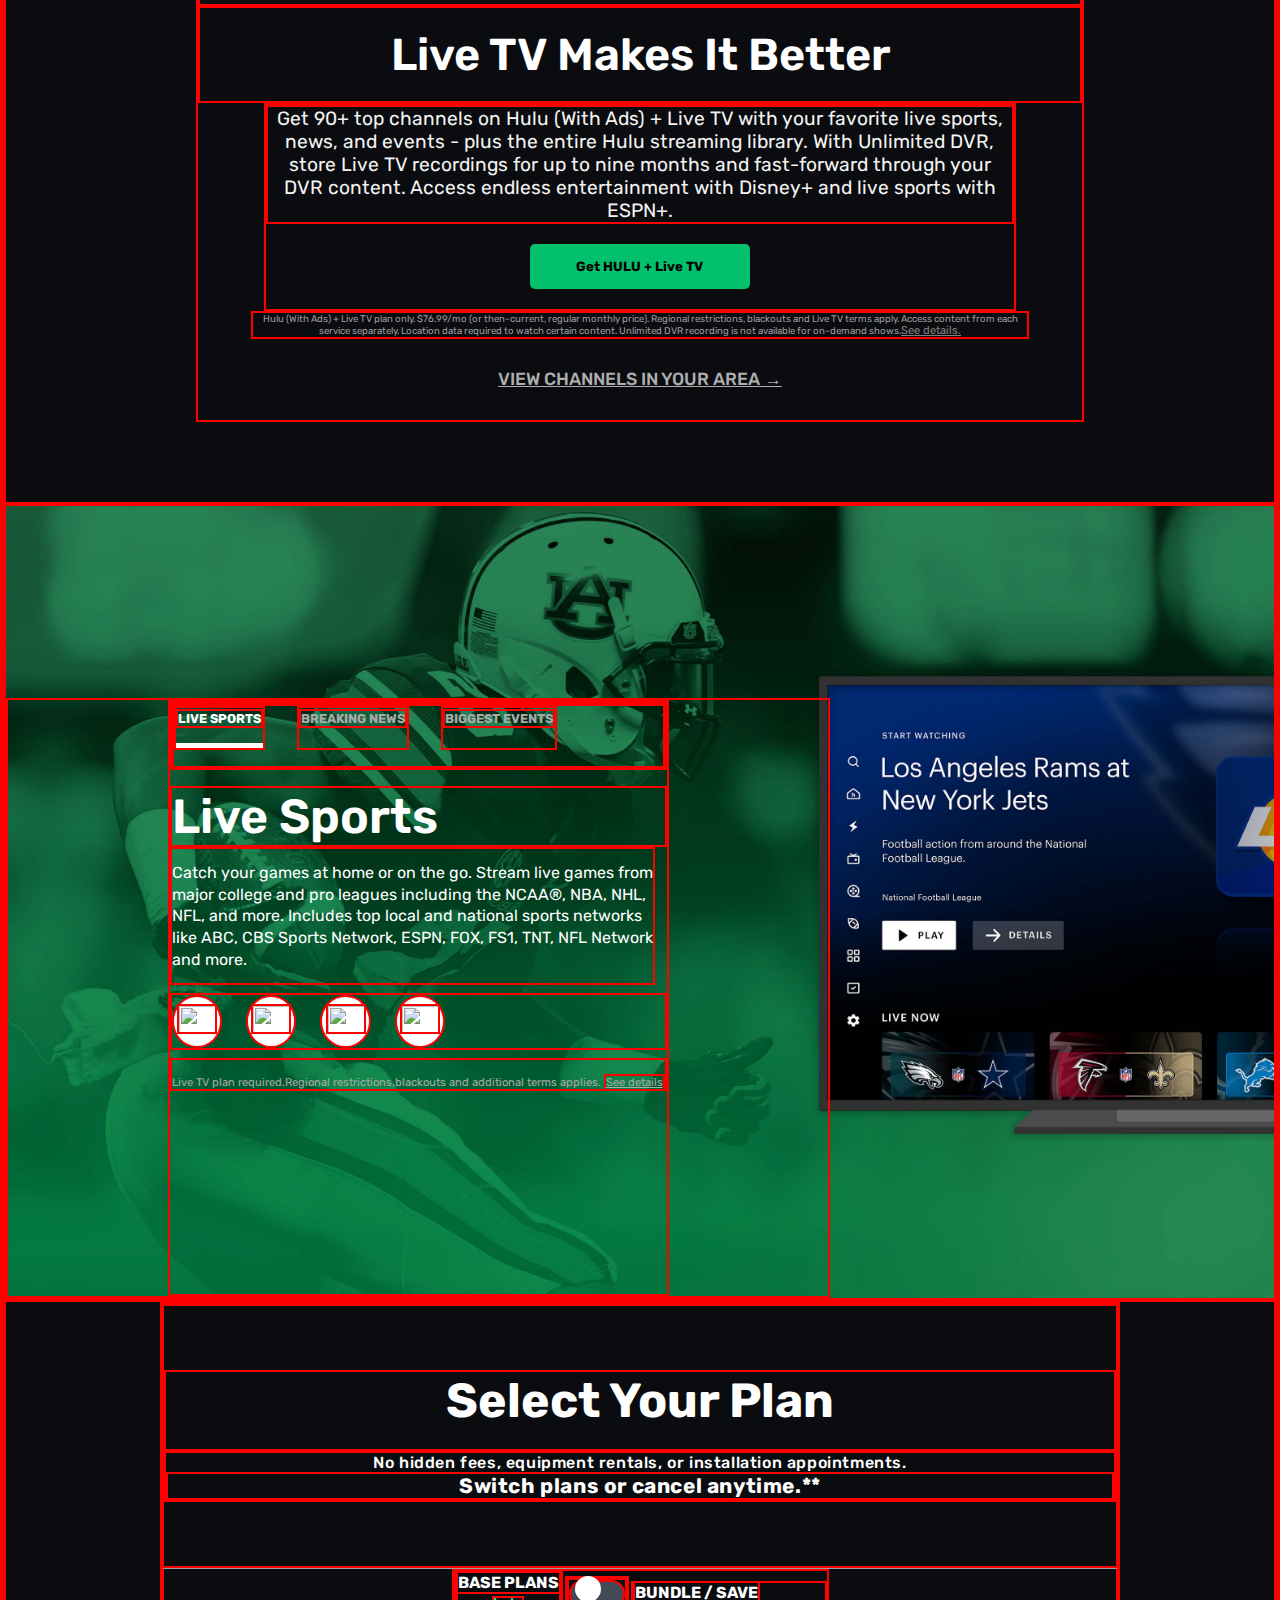
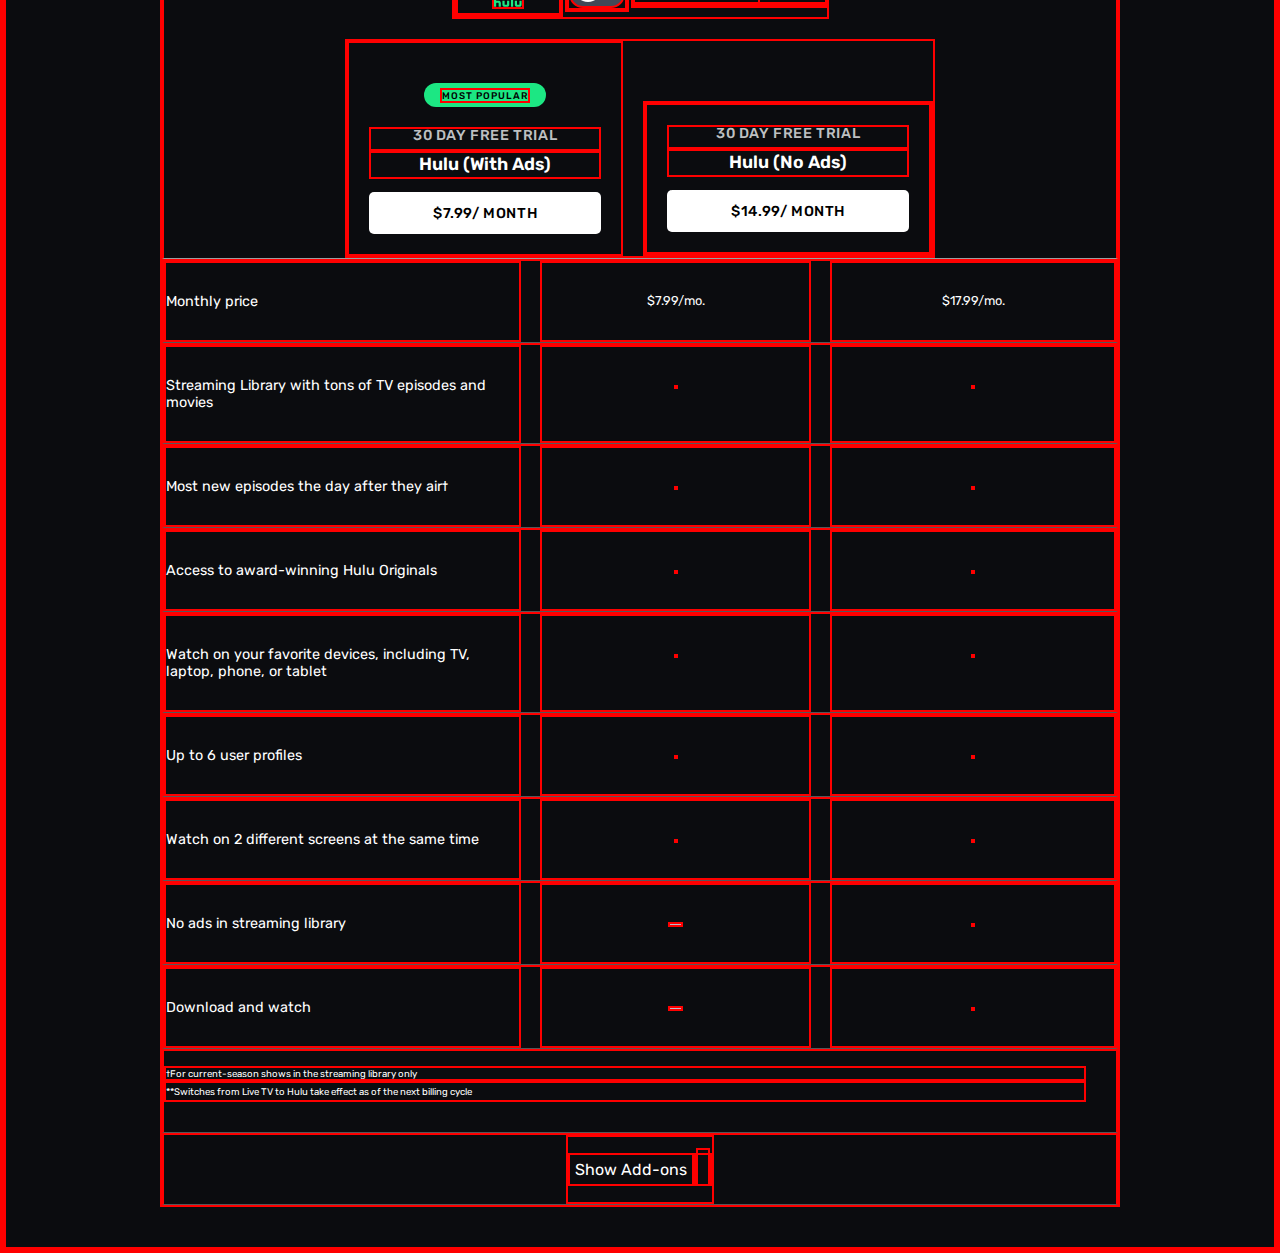
==== commit 34d2000b: "fix:responsivenes" ====
--- a/index.html
+++ b/index.html
@@ -1,6 +1,5 @@
 <!DOCTYPE html>
 <html lang="en">
-
 <head>
     <meta charset="UTF-8">
     <meta name="viewport" content="width=device-width, initial-scale=1.0">
@@ -55,7 +54,6 @@
                 </div>
             </div>
             <div class="signup">
-
                 <button class="terms_apply">Terms apply</button>
                 <div><a href="" title="Sign up for Hulu only">SIGN UP FOR HULU ONLY</a></div>
                 <div class="view_more_plan">
@@ -176,7 +174,7 @@
         </div>
     </div>
 
-    <!-- <section class="fouthsec">
+    <section class="fouthsec">
     <div class="middiv3">
         <div class="Select_plan">
             <h2>Select Your Plan</h2>
@@ -202,20 +200,21 @@
                     <img src="https://www.hulu.com/static/hitch/static/logos/bundles-dark.svg" alt="">
                 </div>
             </div>
-
             <div class="free_trial_with_adds">
-                <div>
-                <div><span>MOST POPULAR</span></div>
-                <div>30 DAY FREE TRIAL</div>
-                <div>Hulu (With Ads)</div>
-                <button class="monthly_sub">$7.99/ Month</button>
-                </div>
-                <div  class="free_trial_no_adds">
-                    <div>30 DAY FREE TRIAL</div>
-                    <div>Hulu (No Ads)</div>
-                    <button  class="monthly_sub">$14.99/ Month</button>
-                </div>
-            </div>
+                <div class="with__adds">
+                <div class="first"><span>MOST POPULAR</span></div>
+                <div class="second">30 DAY FREE TRIAL</div>
+                <div class="third">Hulu (With Ads)</div>
+                <button class="monthly_sub">$7.99/ MONTH</button>
+                </div>
+                <div class="free_trial_no_adds">
+                    <div class="no__adds">
+                        <div class="second">30 DAY FREE TRIAL</div>
+                        <div class="third">Hulu (No Ads)</div>
+                        <button  class="monthly_sub">$14.99/ MONTH</button>
+                    </div>
+                </div>
+        </div>
         
         </div>
         <div class="middiv4">
@@ -275,7 +274,7 @@
             </div>
         </div>
     </div>
-</section> -->
+</section> 
 </body>
 
 </html>--- a/style.css
+++ b/style.css
@@ -3,6 +3,8 @@
     padding: 0;
     box-sizing: border-box;
     font-family: 'Rubik', sans-serif;
+    border: 2px solid red;
+
 }
 
 #Fsec {
@@ -512,18 +514,22 @@
     color: rgb(128,152,141);
 }
 
-
 .fouthsec{
     background-color: rgb(11,12,15);
     padding-bottom:40px;
 }
+
 .middiv3{
     text-align: center;
     color: white;
     font-family: sans-serif;
+    /* border: 3px solid red; */
+    width: 960px;
+    margin: 0 auto;
 }
 .Select_plan{
-    padding: 100px 100px 40px 100px;
+    /* padding: 100px 100px 40px 100px; */ 
+    padding-block:4rem;
 }
 .middiv3 .Select_plan h2{
     font-size:3rem;
@@ -531,11 +537,13 @@
 }
 .switch_plans{
     font-weight:500;
-    word-spacing:0.1em;
+    letter-spacing: 0.6px;
+    /* word-spacing:0.1em; */
+    width: 100%;
 }
 .switch_plans b{
     display: block;
-    font-size:1.3em;
+    font-size:1.3rem;
     font-weight: bold;
 }
 .box12{
@@ -544,13 +552,13 @@
     gap:20px;
     display: flex;
     flex-direction:row;
+    flex-wrap: wrap;
     justify-content: center;
-    width: 70%;
-    padding:20px;
-    margin: auto;
+    width: 100%;
     background-color: rgb(11,12,15);
     position: sticky;
-    top: 0;
+    top:0;
+    /* border: 3px solid yellow; */
 }
 .base_plan{
     display: flex;
@@ -560,6 +568,7 @@
     align-items: center;
     font-family: sans-serif;
     font-weight: 700;
+    /* border: 2px solid green; */
 }
 .base_plan div:nth-child(1){
     /* border: 2px solid white; */
@@ -607,11 +616,11 @@
     transition: .4s;
 }
 input:checked + .slider {
-    background-color: #2196F3;
+    background-color: rgb(28,231,131);
 }
 
 input:focus + .slider {
-    box-shadow: 0 0 1px #2196F3;
+    box-shadow: 0 0 1px rgb(28,231,131);
 }
 
 :checked + .slider:before {
@@ -651,42 +660,56 @@
     align-items: end;
 
 }
-.free_trial_with_adds div:nth-child(1) span{
-    padding:8px;
-    margin:20px;
-    color: black;
-    font-size: 0.6rem;
-    display: inline-block;
-    width: 150px;
-    height:30px;
-    background-color:rgb(28,231,131);
-    border:0;
-    border-radius:50px;
-}
-.monthly_sub{
-    background: 0;
-    width: 250px;
-    padding:15px;
+
+.with__adds .first{
+   font-size: .6rem;
+   font-weight: 500;
+   letter-spacing: 1px;
+   padding:.4rem 1rem;
+   margin:20px;
+   color: black;
+   display: inline-block;
+   background-color:rgb(28,231,131);
+   border:0;
+   border-radius:50px;
+}
+
+:is(.with__adds,.no__adds) .second{
+    color: #BEC0C2;
+    font-size: 0.9rem;
+    font-weight: 500;
+    letter-spacing: 0.6px;
+    line-height: 14px;
+    padding-bottom: 0.4rem;
+}
+
+:is(.with__adds,.no__adds) .third{
+    font-size: 1.1rem;
+    font-weight: 600;
+    line-height: 23.7px;
+}
+.with__adds,.no__adds{
+    padding: 20px;
+}
+
+.monthly_sub{    
+    cursor: pointer;
     border: 0;
+    font-size: 0.9rem;
+    font-weight: 500;
+    letter-spacing: 0.6px;
+    padding: .8rem 4rem;
+    margin-top: .8rem;
     background-color:white;
     border-radius: 5px;  
 }
 .monthly_sub:hover{
 background-color:rgb(197,197,197) ;
 }
-/* .middiv4{
-    display: flex;
-    justify-content: space-between;
-    width: 70%;
-    padding:30px;
-    margin: auto;
-    border-bottom:1px solid rgb(87,87,89);
-} */
 .middiv4{
     display:flex;
     justify-content: space-between;
-    width: 70%;
-    padding:30px 0;
+    width: 100%;
     margin: auto;
     border-bottom:1px solid rgb(87,87,89);
     font-size:0.8rem;
@@ -694,27 +717,32 @@
 }
 
 .box13{
-    width: 40%;
+    width: 37.5%;
     text-align: left;
+    padding:30px 0;
+    font-size: 0.9rem;
 }
 .box14{
-    width:30%;
-    text-align:center;
+    width:28.5%;
+    padding:30px 0;
+
 }
 .middiv4 .line  span{
 display: inline-block;
 width:15px;
 padding:0.5px;
 background-color:rgb(184,190,204);
+/* border: 2px solid red; */
 }
 .box15{
     width:30%;
     text-align: center;
+    padding:30px 0;
 }
 .current_sea{
     font-size: 0.6rem;
     font-family: sans-serif;
-    width: 70%;
+    width: 100%;
     padding: 15px 30px 30px 0 ;
     margin: auto;
     text-align: start;
@@ -725,6 +753,8 @@
 }
 .show_adds{
     /* border: 2px solid teal; */
+    font-size:1rem;
+    padding: 1rem 0 ;
     text-align: center;
     display: flex;
     margin: auto;
@@ -732,8 +762,8 @@
 }
 .show_adds div:nth-child(1){
     padding: 5px;
-    font-size: 20px;
-}
+}
+
 .show_adds .fa-chevron-down{
     padding: 5px;
     font-size: 20px;
@@ -747,7 +777,6 @@
     .nav2 div .burga1 {
         display: block;
         padding: 5px 5px;
-        /* border: 2px solid red; */
 
     }
 
@@ -778,6 +807,36 @@
         font-size: 2rem;
         text-align: center;
     }
+    .middiv3{
+        width: 100%;
+    }
+    .middiv3 .Select_plan h2{
+        font-size: 2rem;
+    }
+    .box12{
+        gap: 0;
+    }
+    .box14{
+        background-color: rgb(11,12,15) !important;
+    }
+    .base_plan{
+        width: 100%;
+        border-bottom: 1px solid gray;
+        padding-block: 1rem;
+    }
+    .free_trial_with_adds{
+        width: 100%;
+    }
+
+    .with__adds{
+        flex:  0 0 50%;
+        border-right: 1px solid gray;
+        background-color: rgb(11,12,15) !important;
+    }
+    .free_trial_no_adds{
+        flex:  0 0 42%;
+        /* border: 2px solid green; */
+    }
 
 }
 
@@ -834,7 +893,12 @@
         grid-template-rows: 48% 48%;
         padding-inline: 10rem;
     }
-
+    .with__adds{
+        background-color: #272C34;
+    }
+    .box14{
+        background-color: #272C34;
+    }
 }
 
 @media screen and (max-width:790px) {
@@ -868,7 +932,19 @@
         padding: 10px;
         padding-top: 3rem;
     }
-}
+    :is(.with__adds,.no__adds) .second{
+        font-size: 0.7rem;
+    }
+    :is(.with__adds,.no__adds) .third{
+        font-size: 0.9rem;
+    }
+    .monthly_sub{
+        width: 100%;
+        font-size: 0.7rem;
+        padding-inline: .2rem;
+    }
+}
+
 /* @media screen and (max-width:1100px) {
 .box7 {
         width:50%;
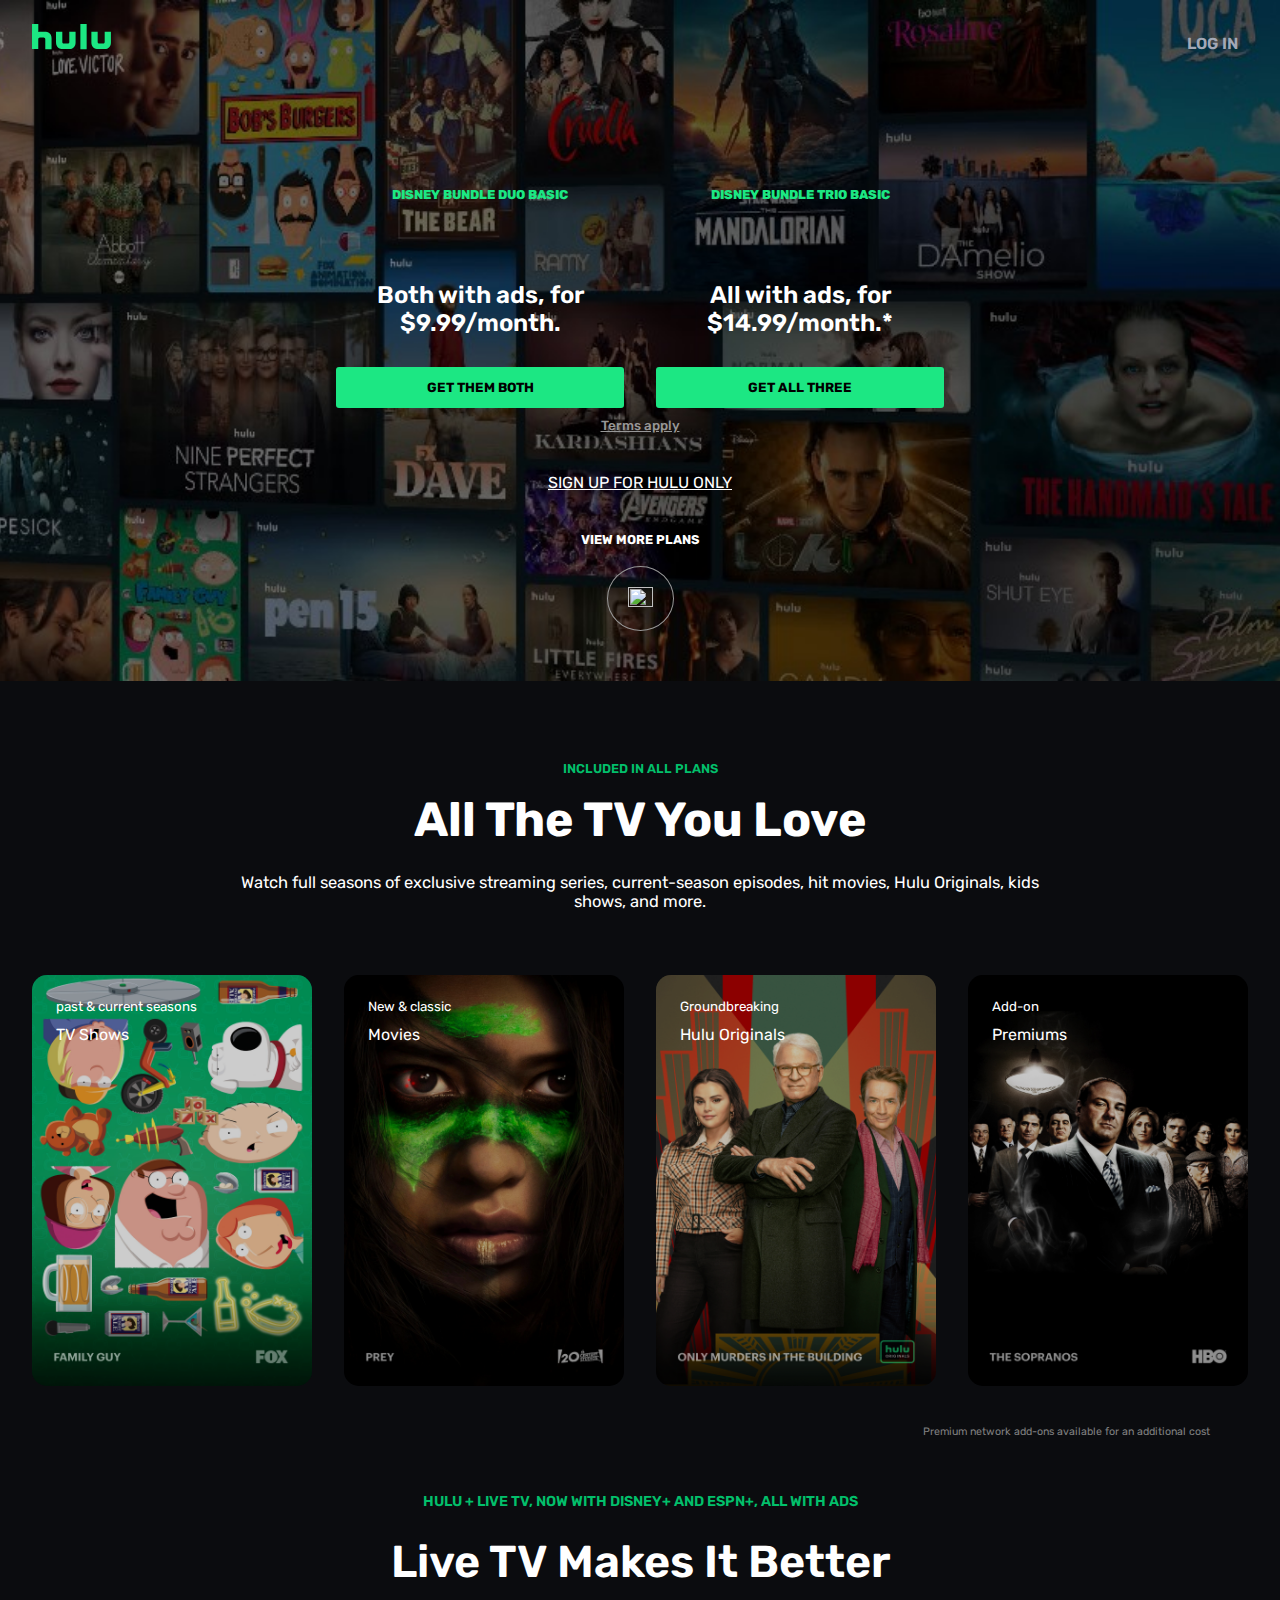
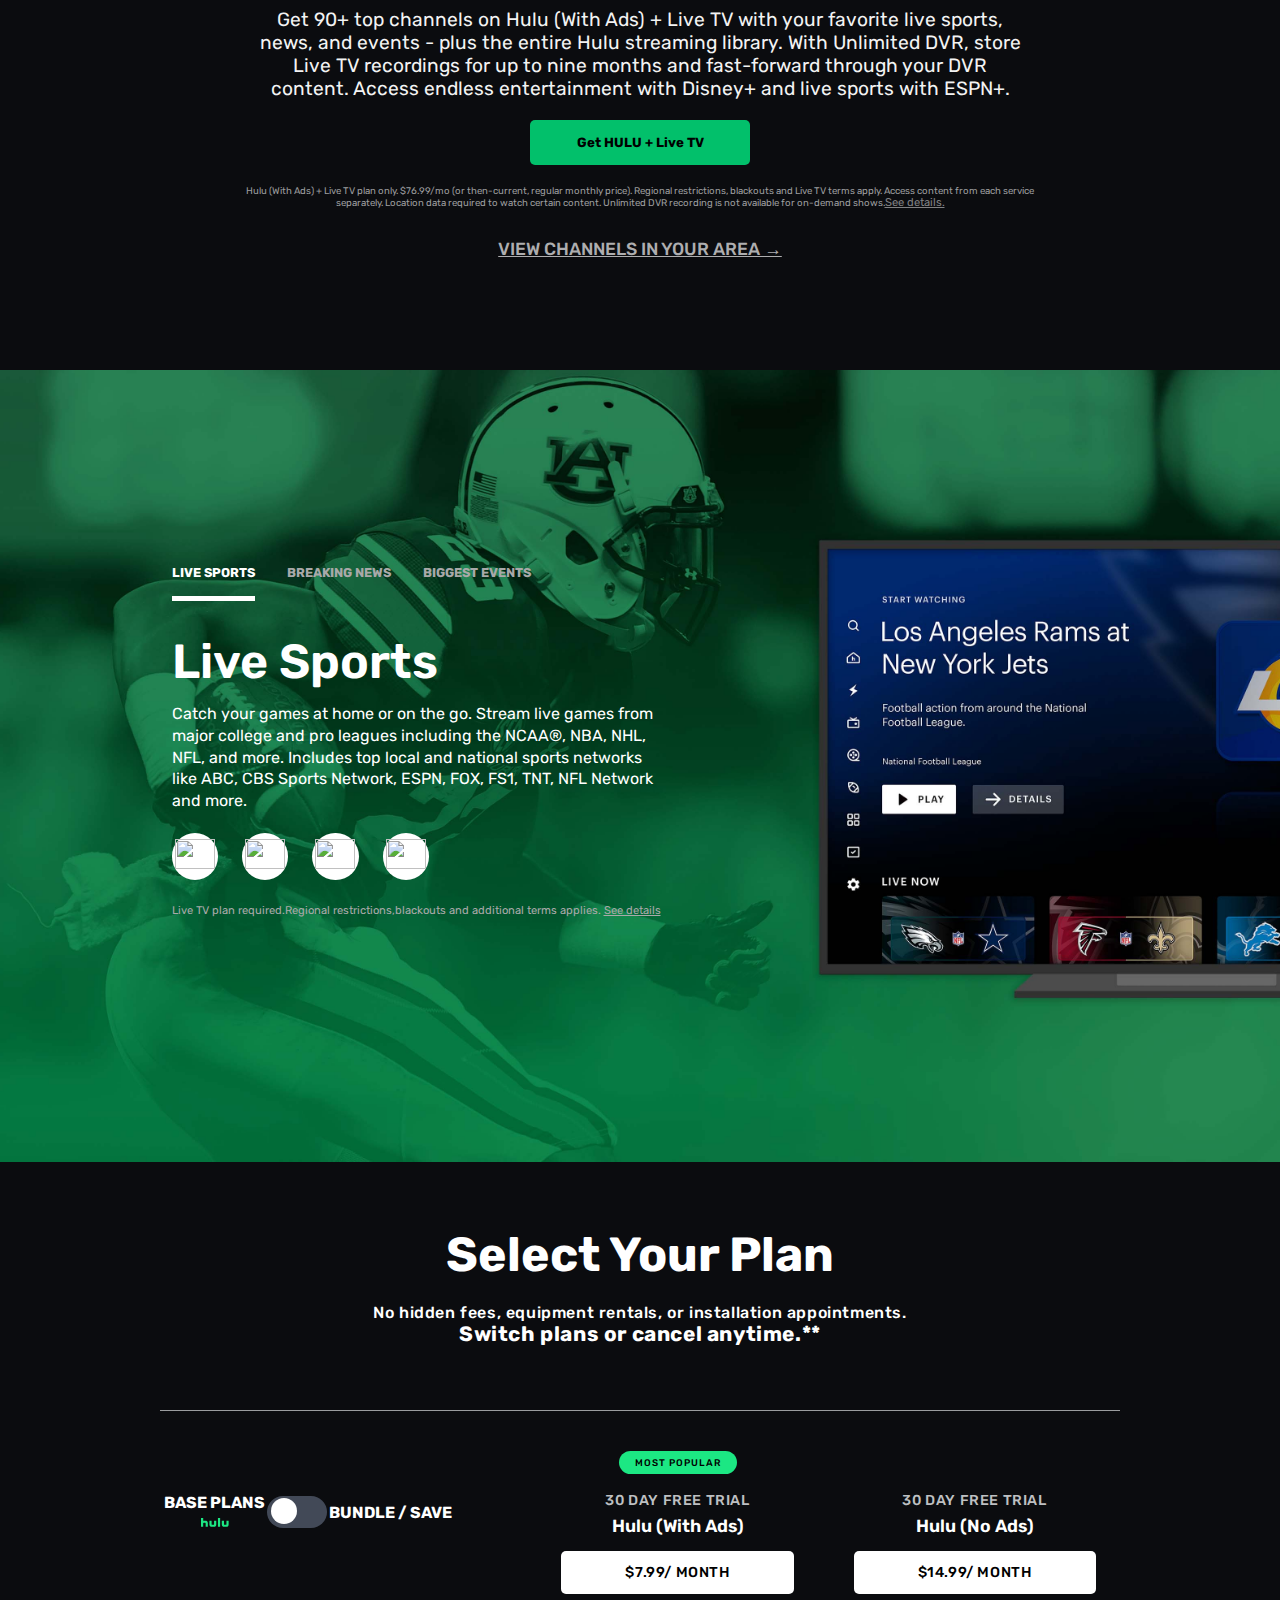
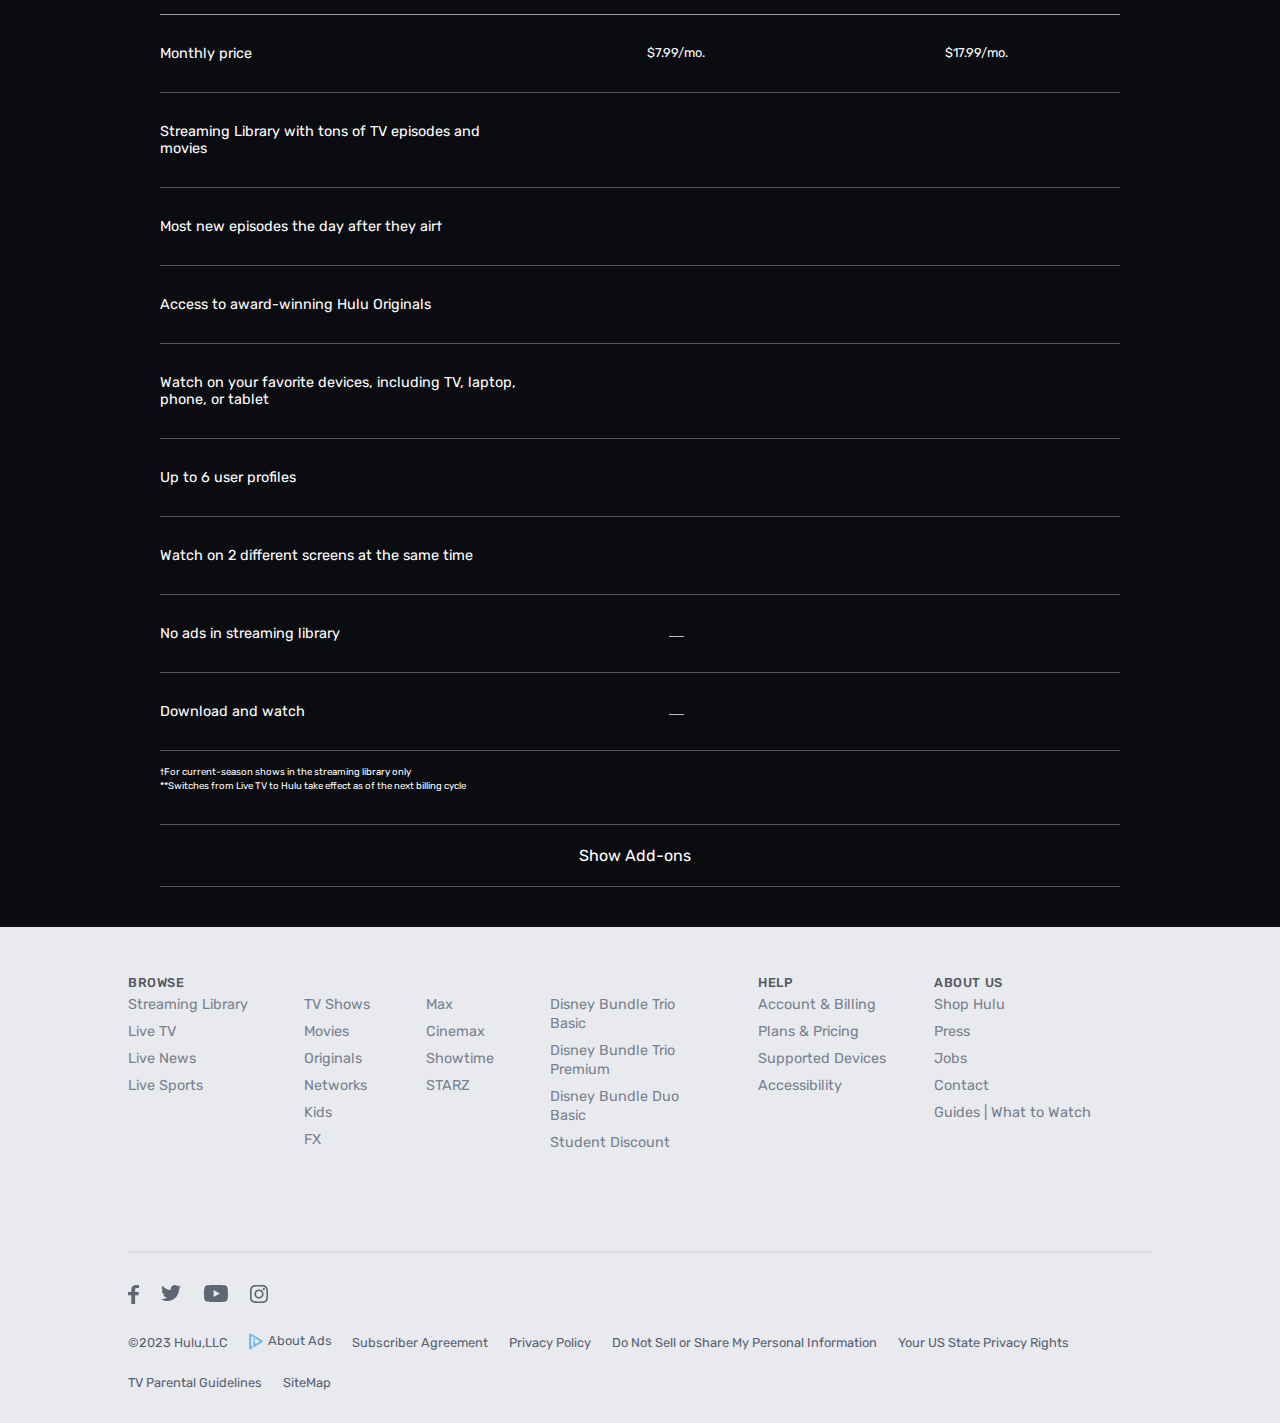
==== commit f2a9bd70: "fix:responsiveness" ====
--- a/index.html
+++ b/index.html
@@ -1,5 +1,6 @@
 <!DOCTYPE html>
 <html lang="en">
+
 <head>
     <meta charset="UTF-8">
     <meta name="viewport" content="width=device-width, initial-scale=1.0">
@@ -11,6 +12,8 @@
     <link rel="preconnect" href="https://fonts.gstatic.com" crossorigin>
     <link href="https://fonts.googleapis.com/css2?family=Rubik:wght@400;500;600;700;800;900&display=swap"
         rel="stylesheet">
+        <link href="https://cdn.jsdelivr.net/npm/bootstrap@5.3.2/dist/css/bootstrap.min.css" rel="stylesheet" integrity="sha384-T3c6CoIi6uLrA9TneNEoa7RxnatzjcDSCmG1MXxSR1GAsXEV/Dwwykc2MPK8M2HN" crossorigin="anonymous">
+        <script src="https://cdn.jsdelivr.net/npm/bootstrap@5.3.2/dist/js/bootstrap.bundle.min.js" integrity="sha384-C6RzsynM9kWDrMNeT87bh95OGNyZPhcTNXj1NW7RuBCsyN/o0jlpcV8Qyq46cDfL" crossorigin="anonymous"></script>
     <script src="https://kit.fontawesome.com/a2ee455db1.js" crossorigin="anonymous"></script>
 </head>
 
@@ -55,7 +58,7 @@
             </div>
             <div class="signup">
                 <button class="terms_apply">Terms apply</button>
-                <div><a href="" title="Sign up for Hulu only">SIGN UP FOR HULU ONLY</a></div>
+                <div><a href="signup.html" title="Sign up for Hulu only">SIGN UP FOR HULU ONLY</a></div>
                 <div class="view_more_plan">
                     <div class="view_more"><strong>VIEW MORE PLANS</strong></div> <br>
                     <button><img width="25px" height="20px"
@@ -169,112 +172,352 @@
                             alt="" width="40px" height="30px"></div>
                 </div>
                 <p class="tv__plan">Live TV plan required.Regional restrictions,blackouts and additional terms applies.
-                    <a href="#">See details</a></p>
+                    <a href="#">See details</a>
+                </p>
             </div>
         </div>
     </div>
-
+    <!-- fourth section with markings -->
     <section class="fouthsec">
-    <div class="middiv3">
-        <div class="Select_plan">
-            <h2>Select Your Plan</h2>
-            <div class="switch_plans">
-                No hidden fees, equipment rentals, or installation appointments.
-                <b>Switch plans or cancel anytime.**</b>
-            </div>
-        </div>
-        <div class="box12">
-            <div  class="base_plan">
+        <div class="middiv3">
+            <div class="Select_plan">
+                <h2>Select Your Plan</h2>
+                <div class="switch_plans">
+                    No hidden fees, equipment rentals, or installation appointments.
+                    <b>Switch plans or cancel anytime.**</b>
+                </div>
+            </div>
+            <div class="box12">
+                <div class="base_plan">
+                    <div>
+                        <span>BASE PLANS</span>
+                        <div><img src="images/hulu-logo.svg" alt=""></div>
+                    </div>
+                    <div>
+                        <label class="switch">
+                            <input type="checkbox">
+                            <span class="slider round"></span>
+                        </label>
+                    </div>
+                    <div>
+                        <span>BUNDLE / SAVE</span>
+                        <img src="https://www.hulu.com/static/hitch/static/logos/bundles-dark.svg" alt="">
+                    </div>
+                </div>
+                <div class="free_trial_with_adds">
+                    <div class="with__adds">
+                        <div class="first"><span>MOST POPULAR</span></div>
+                        <div class="second">30 DAY FREE TRIAL</div>
+                        <div class="third">Hulu (With Ads)</div>
+                        <button class="monthly_sub">$7.99/ MONTH</button>
+                    </div>
+                    <div class="free_trial_no_adds">
+                        <div class="no__adds">
+                            <div class="second">30 DAY FREE TRIAL</div>
+                            <div class="third">Hulu (No Ads)</div>
+                            <button class="monthly_sub">$14.99/ MONTH</button>
+                        </div>
+                    </div>
+                </div>
+
+            </div>
+            <div class="middiv4">
+                <div class="box13">Monthly price</div>
+                <div class="box14">$7.99/mo.</div>
+                <div class="box15">$17.99/mo.</div>
+            </div>
+            <div class="middiv4">
+                <div class="box13">Streaming Library with tons of TV episodes and movies
+                </div>
+                <div class="box14"><img
+                        src="https://www.hulu.com/static/hitch/static/icons/Pricing_Checkmark_green-light.svg" alt="">
+                </div>
+                <div class="box15"><img
+                        src="https://www.hulu.com/static/hitch/static/icons/Pricing_Checkmark_green-light.svg" alt="">
+                </div>
+            </div>
+            <div class="middiv4">
+                <div class="box13">Most new episodes the day after they air†</div>
+                <div class="box14"><img
+                        src="https://www.hulu.com/static/hitch/static/icons/Pricing_Checkmark_green-light.svg" alt="">
+                </div>
+                <div class="box15"><img
+                        src="https://www.hulu.com/static/hitch/static/icons/Pricing_Checkmark_green-light.svg" alt="">
+                </div>
+            </div>
+            <div class="middiv4">
+                <div class="box13">Access to award-winning Hulu Originals</div>
+                <div class="box14"><img
+                        src="https://www.hulu.com/static/hitch/static/icons/Pricing_Checkmark_green-light.svg" alt="">
+                </div>
+                <div class="box15"><img
+                        src="https://www.hulu.com/static/hitch/static/icons/Pricing_Checkmark_green-light.svg" alt="">
+                </div>
+            </div>
+            <div class="middiv4">
+                <div class="box13">Watch on your favorite devices, including TV, laptop, phone, or tablet</div>
+                <div class="box14"><img
+                        src="https://www.hulu.com/static/hitch/static/icons/Pricing_Checkmark_green-light.svg" alt="">
+                </div>
+                <div class="box15"><img
+                        src="https://www.hulu.com/static/hitch/static/icons/Pricing_Checkmark_green-light.svg" alt="">
+                </div>
+            </div>
+            <div class="middiv4">
+                <div class="box13">Up to 6 user profiles</div>
+                <div class="box14"><img
+                        src="https://www.hulu.com/static/hitch/static/icons/Pricing_Checkmark_green-light.svg" alt="">
+                </div>
+                <div class="box15"><img
+                        src="https://www.hulu.com/static/hitch/static/icons/Pricing_Checkmark_green-light.svg" alt="">
+                </div>
+            </div>
+            <div class="middiv4">
+                <div class="box13">Watch on 2 different screens at the same time</div>
+                <div class="box14"><img
+                        src="https://www.hulu.com/static/hitch/static/icons/Pricing_Checkmark_green-light.svg" alt="">
+                </div>
+                <div class="box15"><img
+                        src="https://www.hulu.com/static/hitch/static/icons/Pricing_Checkmark_green-light.svg" alt="">
+                </div>
+            </div>
+            <div class="middiv4">
+                <div class="box13">No ads in streaming library</div>
+                <div class="box14 line"><span></span></div>
+                <div class="box15"><img
+                        src="https://www.hulu.com/static/hitch/static/icons/Pricing_Checkmark_green-light.svg" alt="">
+                </div>
+            </div>
+            <div class="middiv4">
+                <div class="box13">Download and watch</div>
+                <div class="box14 line"><span></span></div>
+                <div class="box15"><img
+                        src="https://www.hulu.com/static/hitch/static/icons/Pricing_Checkmark_green-light.svg" alt="">
+                </div>
+            </div>
+            <div class="current_sea">
+                <div> †For current-season shows in the streaming library only</div>
+                <div>**Switches from Live TV to Hulu take effect as of the next billing cycle</div>
+            </div>
+            <div class="middiv4">
+                <div class="show_adds">
+                    <div>Show Add-ons</div>
+                    <div><i class="fa-solid fa-chevron-down"></i></div>
+                </div>
+            </div>
+        </div>
+    </section>
+
+    <!-- footer section -->
+    <!-- <footer>
+        <div class="fifth_section">
+            <div class="box17">
                 <div>
-                    <span>BASE PLANS</span>
-                    <div><img src="images/hulu-logo.svg" alt=""></div>
+                    <h3>BROWSE</h3>
+                    <a href=""><span>Streaming Library</span></a>
+                    <a href=""><span>Live TV</span></a>
+                    <a href=""><span>Live News</span></a>
+                    <a href=""><span>Live Sports</span></a>
                 </div>
                 <div>
-                    <label class="switch">
-                        <input type="checkbox">
-                        <span class="slider round"></span>
-                    </label>
+                    <br>
+                    <a href=""><span>TV Shows</span></a>
+                    <a href=""><span> Movies</span></a>
+                    <a href=""><span> Originals</span></a>
+                    <a href=""><span>Networks</span></a>
+                    <a href=""><span>Kids</span></a>
+                    <a href=""><span>FX</span></a>
                 </div>
                 <div>
-                    <span>BUNDLE / SAVE</span>
-                    <img src="https://www.hulu.com/static/hitch/static/logos/bundles-dark.svg" alt="">
-                </div>
-            </div>
-            <div class="free_trial_with_adds">
-                <div class="with__adds">
-                <div class="first"><span>MOST POPULAR</span></div>
-                <div class="second">30 DAY FREE TRIAL</div>
-                <div class="third">Hulu (With Ads)</div>
-                <button class="monthly_sub">$7.99/ MONTH</button>
-                </div>
-                <div class="free_trial_no_adds">
-                    <div class="no__adds">
-                        <div class="second">30 DAY FREE TRIAL</div>
-                        <div class="third">Hulu (No Ads)</div>
-                        <button  class="monthly_sub">$14.99/ MONTH</button>
-                    </div>
-                </div>
-        </div>
-        
-        </div>
-        <div class="middiv4">
-            <div class="box13">Monthly price</div>
-            <div  class="box14">$7.99/mo.</div>
-            <div class="box15">$17.99/mo.</div>
-        </div>
-        <div class="middiv4">
-            <div class="box13">Streaming Library with tons of TV episodes and movies
-            </div>
-            <div class="box14"><img src="https://www.hulu.com/static/hitch/static/icons/Pricing_Checkmark_green-light.svg" alt=""></div>
-            <div class="box15"><img src="https://www.hulu.com/static/hitch/static/icons/Pricing_Checkmark_green-light.svg" alt=""></div>
-        </div>
-        <div class="middiv4">
-            <div class="box13">Most new episodes the day after they air†</div>
-            <div class="box14"><img src="https://www.hulu.com/static/hitch/static/icons/Pricing_Checkmark_green-light.svg" alt=""></div>
-            <div class="box15"><img src="https://www.hulu.com/static/hitch/static/icons/Pricing_Checkmark_green-light.svg" alt=""></div>
-        </div>
-        <div class="middiv4">
-            <div class="box13">Access to award-winning Hulu Originals</div>
-            <div class="box14"><img src="https://www.hulu.com/static/hitch/static/icons/Pricing_Checkmark_green-light.svg" alt=""></div>
-            <div class="box15"><img src="https://www.hulu.com/static/hitch/static/icons/Pricing_Checkmark_green-light.svg" alt=""></div> 
-        </div>
-        <div class="middiv4">
-            <div class="box13">Watch on your favorite devices, including TV, laptop, phone, or tablet</div>
-            <div class="box14"><img src="https://www.hulu.com/static/hitch/static/icons/Pricing_Checkmark_green-light.svg" alt=""></div>
-            <div class="box15"><img src="https://www.hulu.com/static/hitch/static/icons/Pricing_Checkmark_green-light.svg" alt=""></div>
-        </div>
-        <div class="middiv4">
-            <div class="box13">Up to 6 user profiles</div>
-            <div class="box14"><img src="https://www.hulu.com/static/hitch/static/icons/Pricing_Checkmark_green-light.svg" alt=""></div>
-            <div class="box15"><img src="https://www.hulu.com/static/hitch/static/icons/Pricing_Checkmark_green-light.svg" alt=""></div>
-        </div>
-        <div class="middiv4">
-            <div class="box13">Watch on 2 different screens at the same time</div>
-            <div class="box14"><img src="https://www.hulu.com/static/hitch/static/icons/Pricing_Checkmark_green-light.svg" alt=""></div>
-            <div class="box15"><img src="https://www.hulu.com/static/hitch/static/icons/Pricing_Checkmark_green-light.svg" alt=""></div>
-        </div>
-        <div class="middiv4">
-            <div class="box13">No ads in streaming library</div>
-            <div class="box14 line"><span></span></div>
-            <div class="box15"><img src="https://www.hulu.com/static/hitch/static/icons/Pricing_Checkmark_green-light.svg" alt=""></div>
-        </div>
-        <div class="middiv4">
-            <div  class="box13">Download and watch</div>
-            <div  class="box14 line"><span></span></div>
-            <div class="box15"><img src="https://www.hulu.com/static/hitch/static/icons/Pricing_Checkmark_green-light.svg" alt=""></div>
-        </div>
-        <div class="current_sea">
-                <div > †For current-season shows in the streaming library only</div>
-                <div>**Switches from Live TV to Hulu take effect as of the next billing cycle</div>
-        </div>
-        <div class="middiv4">
-            <div class="show_adds">
-                <div>Show Add-ons</div>
-                <div><i class="fa-solid fa-chevron-down"></i></div>
-            </div>
-        </div>
+                    <br>
+                    <a href=""><span> max</span></a>
+                    <a href=""><span>cinemax</span></a>
+                    <a href=""> <span>showtime</span></a>
+                    <a href=""><span>STARZ</span></a>
+                </div>
+                <div>
+                    <br>
+                    <a href=""><span>Disney Bundle Trio Basic</span></a>
+                    <a href=""><span> Disney Bundle Trio Premium</span></a>
+                    <a href=""><span> Disney Bundle Duo Basic</span></a>
+                    <a href=""><span> Student Discount</span></a>
+                </div>
+                <div>
+                    <h3>HELP</h3>
+                    <a href=""><span> Account & Billing </span></a>
+                    <a href=""><span>Plans & Pricing</span></a>
+                    <a href=""><span>Supported Devices</span></a>
+                    <a href=""><span> Accessibility</span></a>
+                </div>
+
+                <div>
+                    <h3>ABOUT US</h3>
+                    <a href=""><span>Shop Hulu</span></a>
+                    <a href=""><span>Press</span></a>
+                    <a href=""><span>Jobs</span></a>
+                    <a href=""><span> Contact</span></a>
+                    <a href=""><span> Guides | What to Watch</span></a>
+                </div>
+            </div>
+        </div>
+    </footer> -->
+
+
+
+    <!--footer -->
+    <footer>
+        <div class="footer__links">
+            <div class="footer__browse">
+                <h3>BROWSE</h3>
+                <div class="footer__list">
+                    <ul>
+                        <li><a href="">Streaming Library</a></li>
+                        <li><a href="">Live TV</a></li>
+                        <li><a href="">Live News</a></li>
+                        <li><a href="">Live Sports</a></li>
+                    </ul>
+                    <ul>
+                        <li><a href="">TV Shows</a></li>
+                        <li><a href=""> Movies</a></li>
+                        <li><a href=""> Originals</a></li>
+                        <li><a href="">Networks</a></li>
+                        <li><a href="">Kids</a></li>
+                        <li><a href="">FX</a></li>
+                    </ul>
+                    <ul>
+                        <li><a href=""> Max</a></li>
+                        <li><a href=""> Cinemax</a></li>
+                        <li><a href=""> Showtime</a></li>
+                        <li><a href="">STARZ</a></li>
+                    </ul>
+                    <ul>
+                        <li><a href="">Disney Bundle Trio Basic</a></li>
+                        <li> <a href=""> Disney Bundle Trio Premium</a></li>
+                        <li> <a href=""> Disney Bundle Duo Basic</a></li>
+                        <li> <a href=""> Student Discount</a></li>
+                    </ul>
+                </div>
+
+            </div>
+            <div class="footer__help">
+                <ul class="help">
+                    <h3>HELP</h3>
+                    <li><a href=""> Account & Billing </a></li>
+                    <li><a href="">Plans & Pricing</a></li>
+                    <li><a href="">Supported Devices</a></li>
+                    <li><a href=""> Accessibility</a> </li>
+                </ul>
+                <ul class="about">
+                    <h3>ABOUT US</h3>
+                    <li><a href="">Shop Hulu</a></li>
+                    <li><a href="">Press</a></li>
+                    <li><a href="">Jobs</a></li>
+                    <li><a href=""> Contact</a></li>
+                    <li><a href=""> Guides | What to Watch</a></li>
+                </ul>
+            </div>
+        </div>
+ <!-- Boostrapped Footer -->
+ <div class="accordion" id="accordionExample">
+    <div class="accordion-item">
+      <h2 class="accordion-header">
+        <button class="accordion-button" type="button" data-bs-toggle="collapse" data-bs-target="#collapseOne" aria-expanded="true" aria-controls="collapseOne">
+          BROWSE
+        </button>
+      </h2>
+      <div id="collapseOne" class="accordion-collapse collapse show" data-bs-parent="#accordionExample">
+        <div class="accordion-body">
+            <ul>
+                <li><a href="">Streaming Library</a></li>
+                <li><a href="">Live TV</a></li>
+                <li><a href="">Live News</a></li>
+                <li><a href="">Live Sports</a></li>
+            </ul>
+            <ul>
+                <li><a href="">TV Shows</a></li>
+                <li><a href=""> Movies</a></li>
+                <li><a href=""> Originals</a></li>
+                <li><a href="">Networks</a></li>
+                <li><a href="">Kids</a></li>
+                <li><a href="">FX</a></li>
+            </ul>
+            <ul>
+                <li><a href=""> Max</a></li>
+                <li><a href=""> Cinemax</a></li>
+                <li><a href=""> Showtime</a></li>
+                <li><a href="">STARZ</a></li>
+            </ul>
+            <ul>
+                <li><a href="">Disney Bundle Trio Basic</a></li>
+                <li> <a href=""> Disney Bundle Trio Premium</a></li>
+                <li> <a href=""> Disney Bundle Duo Basic</a></li>
+                <li> <a href=""> Student Discount</a></li>
+            </ul>
+        </div>
+      </div>
     </div>
-</section> 
+    <div class="accordion-item">
+      <h2 class="accordion-header">
+        <button class="accordion-button collapsed" type="button" data-bs-toggle="collapse" data-bs-target="#collapseTwo" aria-expanded="false" aria-controls="collapseTwo">
+          HELP
+        </button>
+      </h2>
+      <div id="collapseTwo" class="accordion-collapse collapse" data-bs-parent="#accordionExample">
+        <div class="accordion-body">
+            <ul>
+                <li><a href=""> Account & Billing </a></li>
+                <li><a href="">Plans & Pricing</a></li>
+                <li><a href="">Supported Devices</a></li>
+                <li><a href=""> Accessibility</a> </li>
+            </ul>
+        </div>
+      </div>
+    </div>
+    <div class="accordion-item">
+      <h2 class="accordion-header">
+        <button class="accordion-button collapsed" type="button" data-bs-toggle="collapse" data-bs-target="#collapseThree" aria-expanded="false" aria-controls="collapseThree">
+          ABOUT US
+        </button>
+      </h2>
+      <div id="collapseThree" class="accordion-collapse collapse" data-bs-parent="#accordionExample">
+        <div class="accordion-body">
+            <ul>
+                <li><a href="">Shop Hulu</a></li>
+                <li><a href="">Press</a></li>
+                <li><a href="">Jobs</a></li>
+                <li><a href=""> Contact</a></li>
+                <li><a href=""> Guides | What to Watch</a></li>
+            </ul>
+        </div>
+      </div>
+    </div>
+  </div>
+
+        <div class="footer__contacts">
+            <div class="social__contact">
+                <span><img src="images/facebook.svg" alt="facebook"></span>
+                <span><img src="images/twitter.svg" alt="twitter"></span>
+                <span><img src="images/youtube.svg" alt="youtube"></span>
+                <span><img src="images/instagram.svg" alt="instagram"></span>
+            </div>
+            <div class="contact__links">
+                <ul>
+                  <li><a href="#">&copy;2023 Hulu,LLC</a></li>
+                  <li><a href="#" class="ads"> <img src="images/ads.png" alt="ads"><span> About Ads</span></a></li>
+                  <li><a href="#">Subscriber Agreement</a></li>
+                  <li><a href="#">Privacy Policy</a></li>
+                  <li><a href="#">Do Not Sell or Share My Personal Information
+                </a></li>
+                  <li><a href="#">Your US State Privacy Rights</a></li>
+                  <li><a href="#">TV Parental Guidelines
+                </a></li>
+                  <li><a href="#">SiteMap</a></li>
+                </ul>
+            </div>
+        </div>
+
+    </footer>
+   
 </body>
 
 </html>--- a/style.css
+++ b/style.css
@@ -3,14 +3,18 @@
     padding: 0;
     box-sizing: border-box;
     font-family: 'Rubik', sans-serif;
-    border: 2px solid red;
-
-}
-
+}
+
+/* custom css for boostrap component */
+.accordion-item {
+    outline: none !important;
+  }
+  .accordion{
+    display: none;
+  }
+  
 #Fsec {
     width: 100%;
-    background: red;
-    border: 2px sold green;
     background-image: url(images/hulubackgroundimg.jpeg);
     background-position: center;
     background-repeat: no-repeat;
@@ -658,7 +662,6 @@
     font-size:0.8rem;
     font-family: sans-serif;
     align-items: end;
-
 }
 
 .with__adds .first{
@@ -769,6 +772,124 @@
     font-size: 20px;
 }
 
+.fifth_section{
+    border: 2px solid green;
+    background-color: rgb(232,234,237);
+
+}
+.box17{
+    width: 80%;
+    margin: auto;
+    border: 2px solid red;
+}
+.box17 h3{
+    color: rgb(39,44,52);
+}
+.fifth_section .box17 div a{
+    color: rgb(137,144,157);
+    display: block;
+    text-decoration: none;
+    line-height: 25px;
+
+}
+.box17 {
+    display:flex;
+    justify-content: space-evenly;
+    flex-direction:row;
+    margin-top:50px;
+    margin-bottom:100px;
+}
+
+/* Footer */
+footer{
+    background-color:#e8eaed;
+}
+footer .footer__links{
+    display: flex;
+    gap: 3rem;
+    width: 80%;
+    margin: 0 auto;
+    /* border: 2px solid red; */
+    border-bottom: 2px solid #d9dce2;
+    padding-top: 3rem;
+    padding-bottom: 6rem;
+
+}
+:is(.footer__browse,.footer__help) h3{
+    color: #54585f;
+    font-size: 0.8rem;
+    letter-spacing: 0.6px;
+    font-weight: 500;
+}
+.footer__browse .footer__list{
+    display: flex;
+    gap: 3.5rem;
+}
+.footer__list ul:nth-child(4) li{
+    /* border: 2px solid red; */
+    width: 10rem;
+}
+:is(.footer__list,.footer__help) ul{
+    list-style-type: none;
+}
+:is(.footer__list,.footer__help) ul li {
+    padding: .25rem 0;
+}
+:is(.footer__list,.footer__help) ul li a {
+    text-decoration: none;
+    color: #798190;
+    font-size: 0.9rem;
+}
+
+footer .footer__help{
+    display: flex;
+    gap: 3rem;
+}
+
+footer .footer__contacts{
+    width: 80%;
+    margin: 0 auto;
+    padding-block: 2rem;
+    display: flex;
+    flex-direction: column;
+    gap: 1.5rem;
+}
+.footer__contacts .social__contact{
+    display: flex;
+    gap: 1.4rem;
+}
+.contact__links ul{
+    list-style-type: none;
+    display: flex;
+    flex-wrap: wrap;
+    gap: 1.3rem;
+}
+
+.contact__links ul li a {
+    text-decoration: none;
+    color: #586174;
+    font-size: 0.8rem;
+}
+.contact__links .ads{
+    display: flex;
+    gap: .3rem;
+    justify-content: center;
+    align-items: center;
+}
+
+/* Accordion */
+.accordion-body ul{
+    list-style-type: none;
+}
+.accordion-body ul li {
+    padding: .25rem 0;
+}
+.accordion-body ul li a {
+    text-decoration: none;
+    color: #798190;
+    font-size: 0.9rem;
+}
+
 @media screen and (max-width:1020px) {
     .nav2 div:nth-child(2) .login {
         display: none
@@ -837,6 +958,13 @@
         flex:  0 0 42%;
         /* border: 2px solid green; */
     }
+   
+    .footer__browse .footer__list{
+        justify-content: space-between;
+    }
+    .footer__list ul:nth-child(4) li{
+        width: 12rem;
+    }
 
 }
 
@@ -859,6 +987,12 @@
         padding: 20px 0;
         white-space: nowrap;
     }
+    .accordion{
+        display: block;
+    }
+    footer .footer__links{
+        display: none;
+    }
 }
 @media screen and (max-width:411px){
     .sport__details nav ul{
@@ -872,6 +1006,11 @@
         padding-inline: 0.5rem;
     }
 }
+@media screen and (max-width:420px){
+    .middiv .box1 .dis{
+        font-size: .7rem;
+    }
+}
 
 @media screen and (max-width:465px) {
     .middiv .box1 img {
@@ -882,6 +1021,9 @@
         width: 9rem;
     }
 
+}
+
+@media screen and (max-width:502px){
     .middiv .box1 .both {
         white-space: wrap;
     }
@@ -899,6 +1041,13 @@
     .box14{
         background-color: #272C34;
     }
+    footer .footer__links{
+        flex-wrap: wrap;
+        width: 90%;
+        }
+        .footer__browse{
+            width: 100%;
+        }
 }
 
 @media screen and (max-width:790px) {
